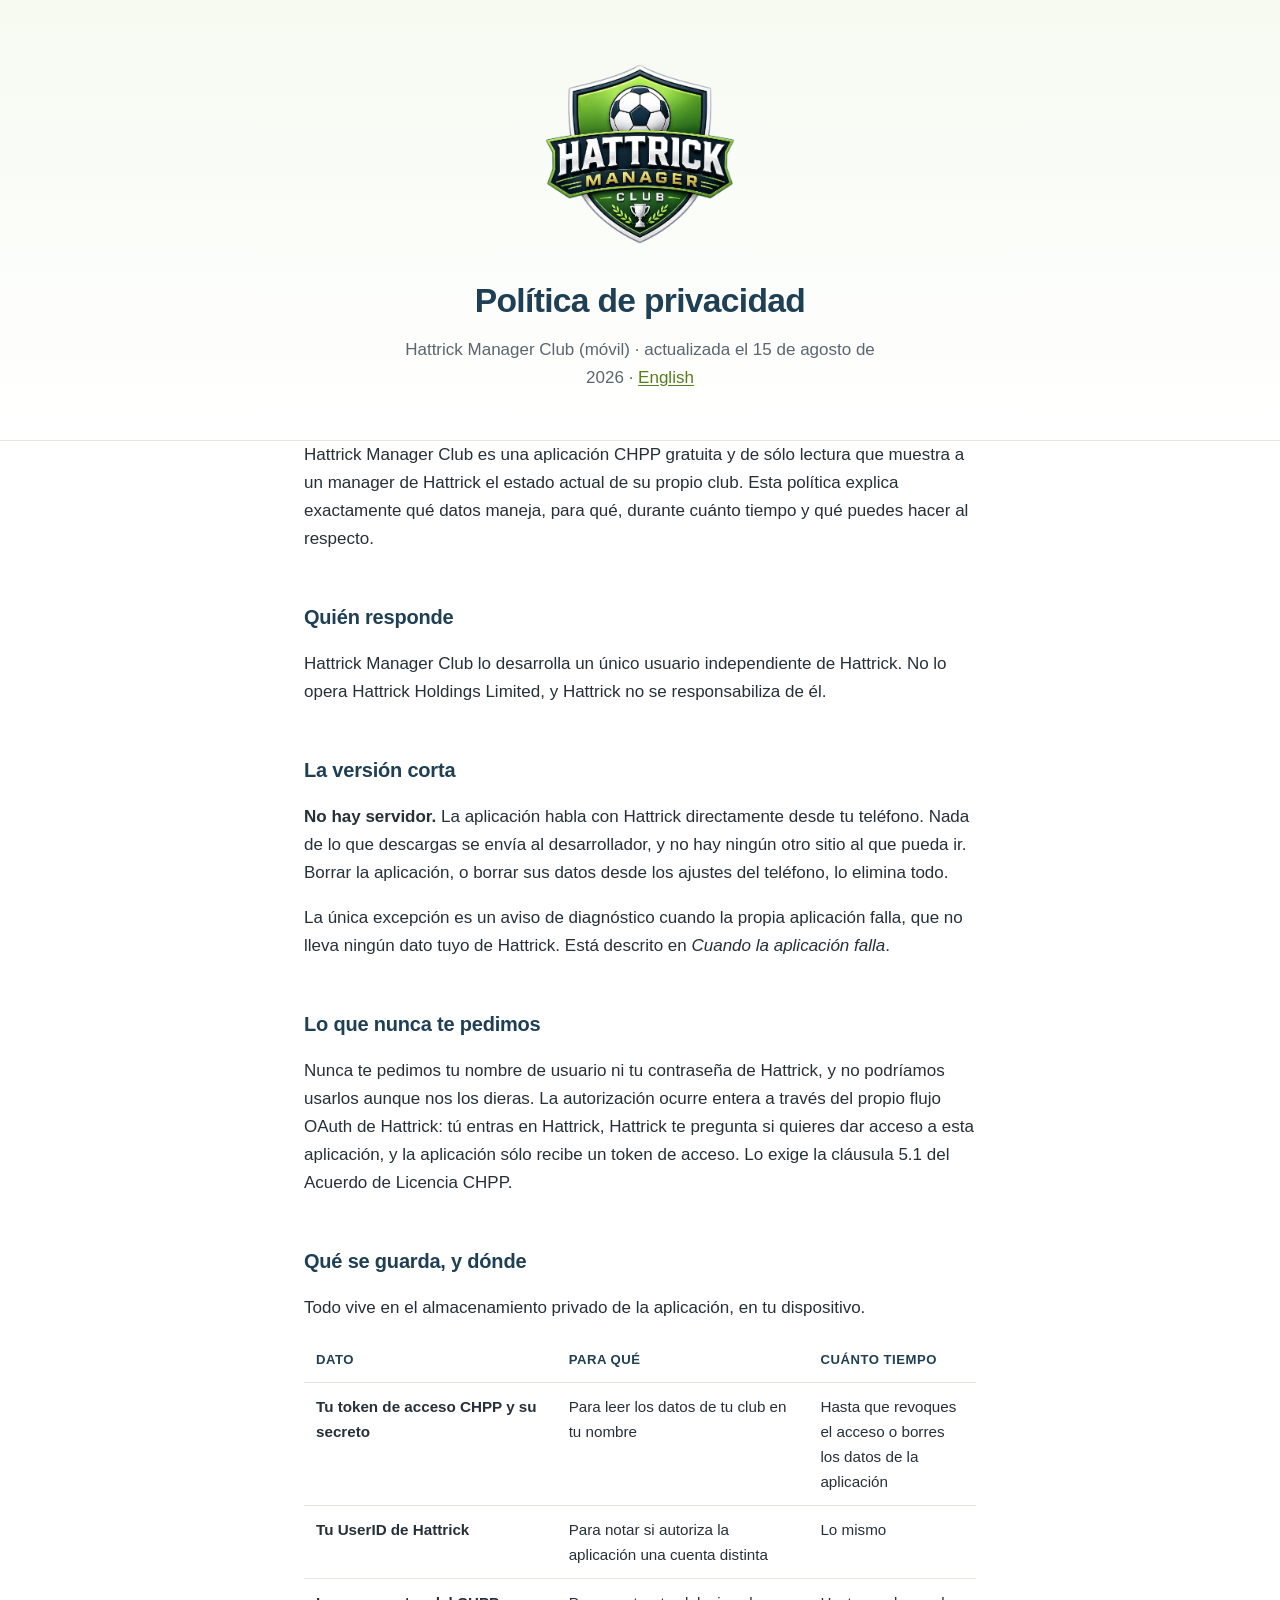
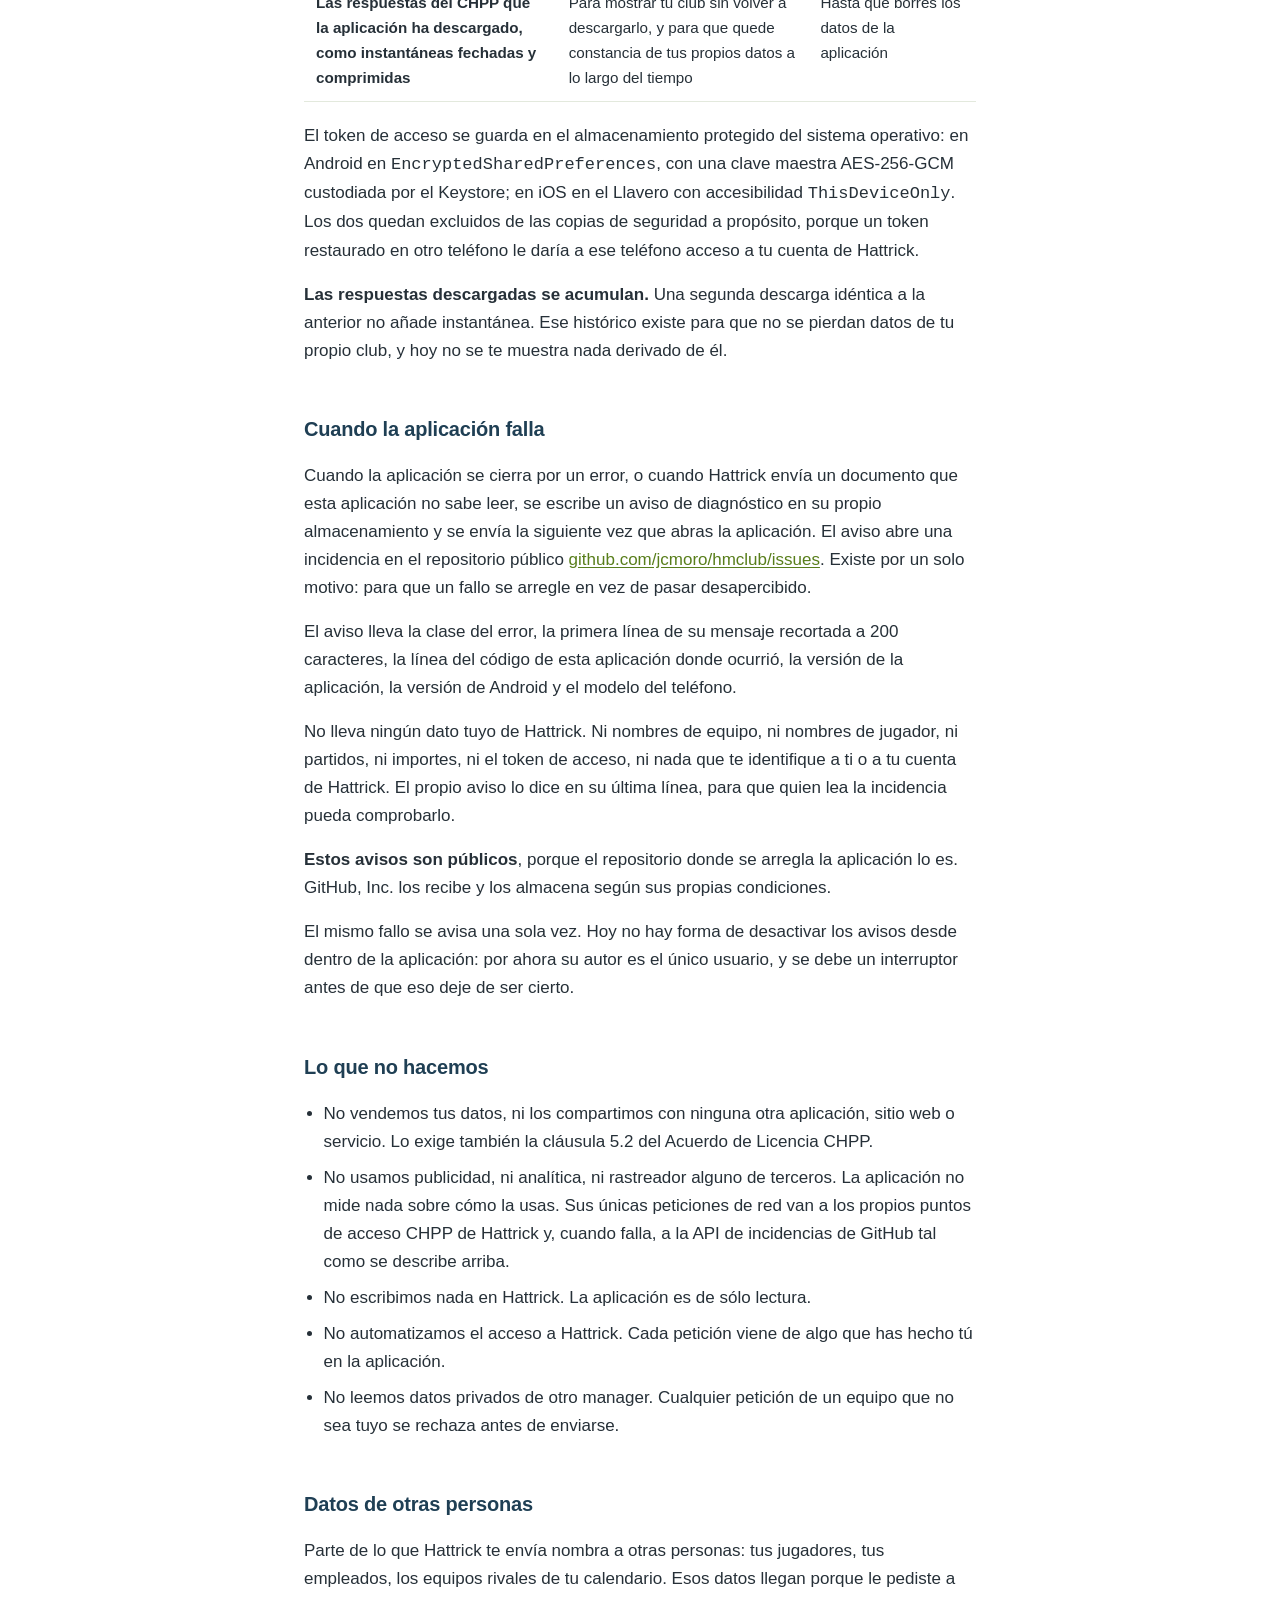
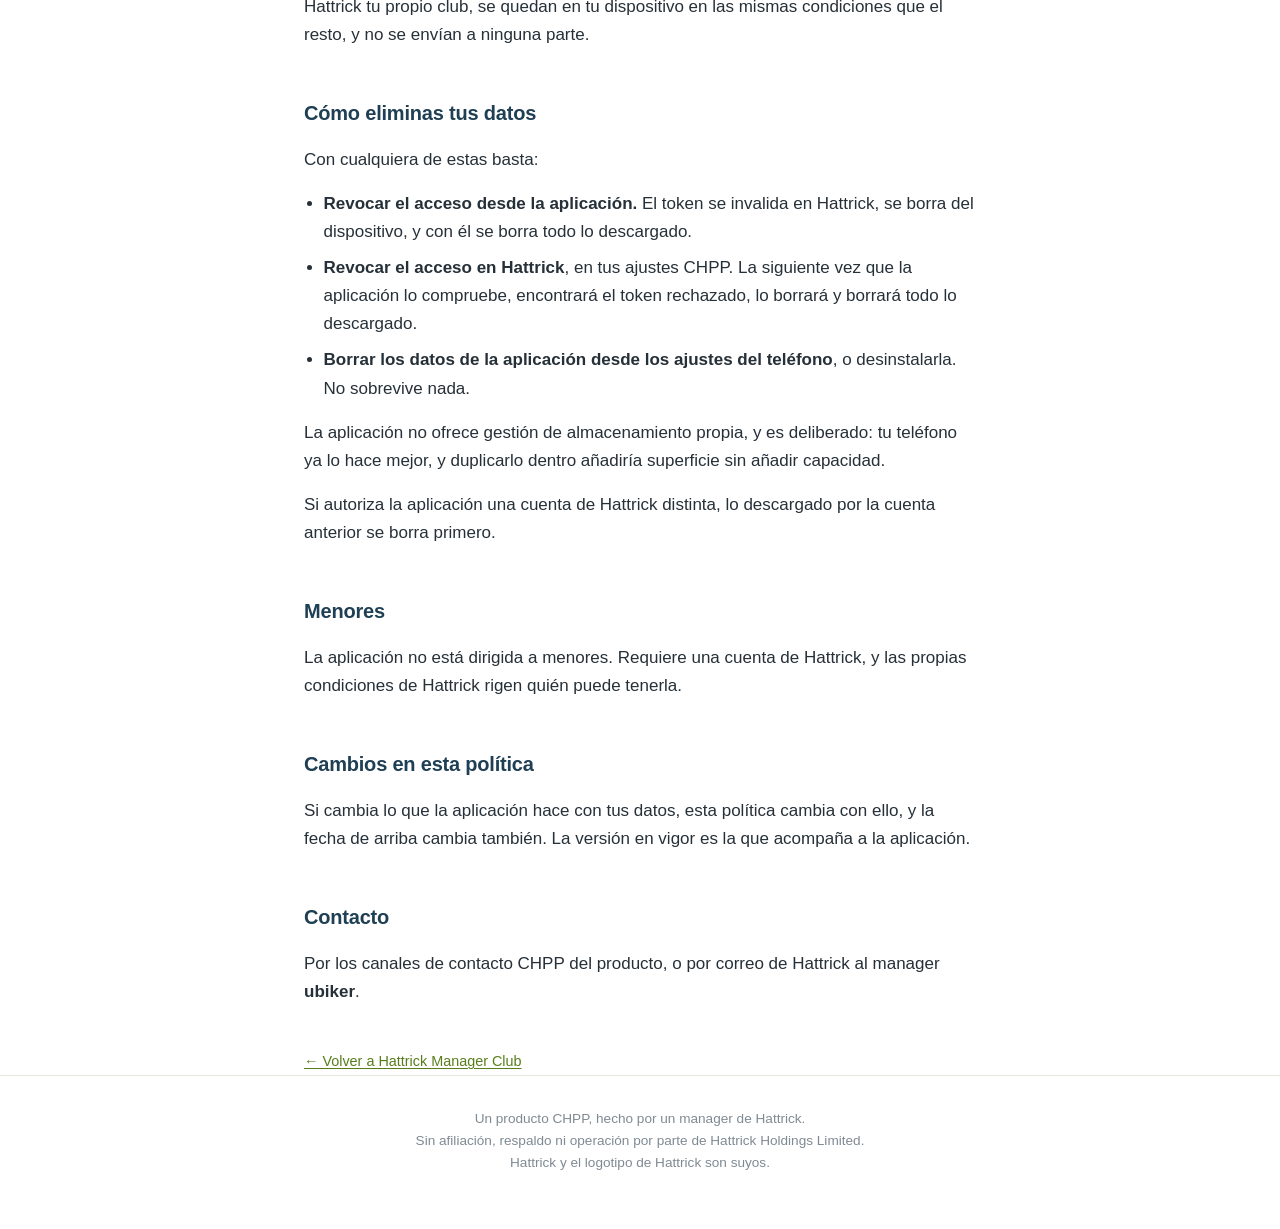
==== privacidad.html @ 97869c7e "privacy: version en espanol, enlazada desde la inglesa y desde la portada" ====
<!doctype html>
<html lang="es">
<head>
<meta charset="utf-8">
<meta name="viewport" content="width=device-width, initial-scale=1">
<title>Política de privacidad — Hattrick Manager Club</title>
<meta name="description" content="Qué hace Hattrick Manager Club con tus datos: sin servidor, sin rastreadores, todo se queda en tu teléfono.">
<link rel="icon" href="logo.webp">
<link rel="stylesheet" href="style.css">
</head>
<body>

<header>
  <img src="logo.webp" alt="Hattrick Manager Club">
  <h1>Política de privacidad</h1>
  <p class="sub">Hattrick Manager Club (móvil) · actualizada el 15 de agosto de 2026 · <a href="privacy.html">English</a></p>
</header>

<main class="wrap">

  <p>Hattrick Manager Club es una aplicación CHPP gratuita y de sólo lectura que muestra a un manager de Hattrick el estado actual de su propio club. Esta política explica exactamente qué datos maneja, para qué, durante cuánto tiempo y qué puedes hacer al respecto.</p>

  <h2>Quién responde</h2>
  <p>Hattrick Manager Club lo desarrolla un único usuario independiente de Hattrick. No lo opera Hattrick Holdings Limited, y Hattrick no se responsabiliza de él.</p>

  <h2>La versión corta</h2>
  <p><strong>No hay servidor.</strong> La aplicación habla con Hattrick directamente desde tu teléfono. Nada de lo que descargas se envía al desarrollador, y no hay ningún otro sitio al que pueda ir. Borrar la aplicación, o borrar sus datos desde los ajustes del teléfono, lo elimina todo.</p>

  <p>La única excepción es un aviso de diagnóstico cuando la propia aplicación falla, que no lleva ningún dato tuyo de Hattrick. Está descrito en <em>Cuando la aplicación falla</em>.</p>

  <h2>Lo que nunca te pedimos</h2>
  <p>Nunca te pedimos tu nombre de usuario ni tu contraseña de Hattrick, y no podríamos usarlos aunque nos los dieras. La autorización ocurre entera a través del propio flujo OAuth de Hattrick: tú entras en Hattrick, Hattrick te pregunta si quieres dar acceso a esta aplicación, y la aplicación sólo recibe un token de acceso. Lo exige la cláusula 5.1 del Acuerdo de Licencia CHPP.</p>

  <h2>Qué se guarda, y dónde</h2>
  <p>Todo vive en el almacenamiento privado de la aplicación, en tu dispositivo.</p>
  <table>
    <thead><tr><th>Dato</th><th>Para qué</th><th>Cuánto tiempo</th></tr></thead>
    <tbody>
      <tr>
        <td>Tu token de acceso CHPP y su secreto</td>
        <td>Para leer los datos de tu club en tu nombre</td>
        <td>Hasta que revoques el acceso o borres los datos de la aplicación</td>
      </tr>
      <tr>
        <td>Tu UserID de Hattrick</td>
        <td>Para notar si autoriza la aplicación una cuenta distinta</td>
        <td>Lo mismo</td>
      </tr>
      <tr>
        <td>Las respuestas del CHPP que la aplicación ha descargado, como instantáneas fechadas y comprimidas</td>
        <td>Para mostrar tu club sin volver a descargarlo, y para que quede constancia de tus propios datos a lo largo del tiempo</td>
        <td>Hasta que borres los datos de la aplicación</td>
      </tr>
    </tbody>
  </table>
  <p>El token de acceso se guarda en el almacenamiento protegido del sistema operativo: en Android en <code>EncryptedSharedPreferences</code>, con una clave maestra AES-256-GCM custodiada por el Keystore; en iOS en el Llavero con accesibilidad <code>ThisDeviceOnly</code>. Los dos quedan excluidos de las copias de seguridad a propósito, porque un token restaurado en otro teléfono le daría a ese teléfono acceso a tu cuenta de Hattrick.</p>
  <p><strong>Las respuestas descargadas se acumulan.</strong> Una segunda descarga idéntica a la anterior no añade instantánea. Ese histórico existe para que no se pierdan datos de tu propio club, y hoy no se te muestra nada derivado de él.</p>

  <h2>Cuando la aplicación falla</h2>
  <p>Cuando la aplicación se cierra por un error, o cuando Hattrick envía un documento que esta aplicación no sabe leer, se escribe un aviso de diagnóstico en su propio almacenamiento y se envía la siguiente vez que abras la aplicación. El aviso abre una incidencia en el repositorio público <a href="https://github.com/jcmoro/hmclub/issues">github.com/jcmoro/hmclub/issues</a>. Existe por un solo motivo: para que un fallo se arregle en vez de pasar desapercibido.</p>
  <p>El aviso lleva la clase del error, la primera línea de su mensaje recortada a 200 caracteres, la línea del código de esta aplicación donde ocurrió, la versión de la aplicación, la versión de Android y el modelo del teléfono.</p>
  <p>No lleva ningún dato tuyo de Hattrick. Ni nombres de equipo, ni nombres de jugador, ni partidos, ni importes, ni el token de acceso, ni nada que te identifique a ti o a tu cuenta de Hattrick. El propio aviso lo dice en su última línea, para que quien lea la incidencia pueda comprobarlo.</p>
  <p><strong>Estos avisos son públicos</strong>, porque el repositorio donde se arregla la aplicación lo es. GitHub, Inc. los recibe y los almacena según sus propias condiciones.</p>
  <p>El mismo fallo se avisa una sola vez. Hoy no hay forma de desactivar los avisos desde dentro de la aplicación: por ahora su autor es el único usuario, y se debe un interruptor antes de que eso deje de ser cierto.</p>

  <h2>Lo que no hacemos</h2>
  <ul class="plain">
    <li>No vendemos tus datos, ni los compartimos con ninguna otra aplicación, sitio web o servicio. Lo exige también la cláusula 5.2 del Acuerdo de Licencia CHPP.</li>
    <li>No usamos publicidad, ni analítica, ni rastreador alguno de terceros. La aplicación no mide nada sobre cómo la usas. Sus únicas peticiones de red van a los propios puntos de acceso CHPP de Hattrick y, cuando falla, a la API de incidencias de GitHub tal como se describe arriba.</li>
    <li>No escribimos nada en Hattrick. La aplicación es de sólo lectura.</li>
    <li>No automatizamos el acceso a Hattrick. Cada petición viene de algo que has hecho tú en la aplicación.</li>
    <li>No leemos datos privados de otro manager. Cualquier petición de un equipo que no sea tuyo se rechaza antes de enviarse.</li>
  </ul>

  <h2>Datos de otras personas</h2>
  <p>Parte de lo que Hattrick te envía nombra a otras personas: tus jugadores, tus empleados, los equipos rivales de tu calendario. Esos datos llegan porque le pediste a Hattrick tu propio club, se quedan en tu dispositivo en las mismas condiciones que el resto, y no se envían a ninguna parte.</p>

  <h2>Cómo eliminas tus datos</h2>
  <p>Con cualquiera de estas basta:</p>
  <ul class="plain">
    <li><strong>Revocar el acceso desde la aplicación.</strong> El token se invalida en Hattrick, se borra del dispositivo, y con él se borra todo lo descargado.</li>
    <li><strong>Revocar el acceso en Hattrick</strong>, en tus ajustes CHPP. La siguiente vez que la aplicación lo compruebe, encontrará el token rechazado, lo borrará y borrará todo lo descargado.</li>
    <li><strong>Borrar los datos de la aplicación desde los ajustes del teléfono</strong>, o desinstalarla. No sobrevive nada.</li>
  </ul>
  <p>La aplicación no ofrece gestión de almacenamiento propia, y es deliberado: tu teléfono ya lo hace mejor, y duplicarlo dentro añadiría superficie sin añadir capacidad.</p>
  <p>Si autoriza la aplicación una cuenta de Hattrick distinta, lo descargado por la cuenta anterior se borra primero.</p>

  <h2>Menores</h2>
  <p>La aplicación no está dirigida a menores. Requiere una cuenta de Hattrick, y las propias condiciones de Hattrick rigen quién puede tenerla.</p>

  <h2>Cambios en esta política</h2>
  <p>Si cambia lo que la aplicación hace con tus datos, esta política cambia con ello, y la fecha de arriba cambia también. La versión en vigor es la que acompaña a la aplicación.</p>

  <h2>Contacto</h2>
  <p>Por los canales de contacto CHPP del producto, o por correo de Hattrick al manager <strong>ubiker</strong>.</p>

  <p class="back"><a href="index.html">← Volver a Hattrick Manager Club</a></p>

</main>

<footer>
  Un producto CHPP, hecho por un manager de Hattrick.<br>
  Sin afiliación, respaldo ni operación por parte de Hattrick Holdings Limited.<br>
  Hattrick y el logotipo de Hattrick son suyos.
</footer>

</body>
</html>
---- style.css ----
:root {
  --brand: #587e1b;
  --brand-bright: #b1e956;
  --slate: #1f3f54;
  --ground: #ffffff;
  --surface: #f6faf1;
  --ink: #263038;
  --ink-soft: #5a6670;
  --ink-faint: #7f8a93;
  --rule: #e3e9dd;
  --shadow: 0 1px 2px rgba(31, 46, 58, .06), 0 8px 24px rgba(31, 46, 58, .06);
}

@media (prefers-color-scheme: dark) {
  :root {
    --brand: #a5d95a;
    --brand-bright: #b1e956;
    --slate: #e8edf1;
    --ground: #12181d;
    --surface: #1a2228;
    --ink: #dde4ea;
    --ink-soft: #9aa6b0;
    --ink-faint: #7b868f;
    --rule: #28323a;
    --shadow: none;
  }
}

* { box-sizing: border-box; }

body {
  margin: 0;
  background: var(--ground);
  color: var(--ink);
  font: 17px/1.65 -apple-system, BlinkMacSystemFont, "Segoe UI", Roboto, "Helvetica Neue", Arial, sans-serif;
  -webkit-font-smoothing: antialiased;
}

.wrap { max-width: 720px; margin: 0 auto; padding: 0 24px; }

header {
  text-align: center;
  padding: 64px 24px 48px;
  background: linear-gradient(180deg, var(--surface), var(--ground));
  border-bottom: 1px solid var(--rule);
}

header img { width: 190px; max-width: 60%; height: auto; }

h1 {
  margin: 20px 0 8px;
  font-size: 2.1rem;
  letter-spacing: -.02em;
  color: var(--slate);
}

.tagline { margin: 0 0 6px; font-size: 1.2rem; font-weight: 600; color: var(--brand); }
.sub { margin: 0; color: var(--ink-soft); max-width: 30em; margin-inline: auto; }

.chips { margin-top: 22px; display: flex; flex-wrap: wrap; gap: 8px; justify-content: center; }

.chip {
  font-size: .78rem;
  font-weight: 600;
  letter-spacing: .02em;
  padding: 5px 11px;
  border-radius: 999px;
  border: 1px solid var(--rule);
  background: var(--ground);
  color: var(--ink-soft);
}

.chip.on { border-color: var(--brand); color: var(--brand); }

main { padding: 8px 0 56px; }

h2 {
  margin: 48px 0 16px;
  font-size: 1.25rem;
  letter-spacing: -.01em;
  color: var(--slate);
}

h3 { margin: 32px 0 8px; font-size: 1rem; color: var(--slate); }

p { margin: 0 0 16px; }

a { color: var(--brand); text-underline-offset: 2px; }

.card {
  border: 1px solid var(--rule);
  border-radius: 14px;
  background: var(--surface);
  padding: 4px 22px;
  box-shadow: var(--shadow);
}

dl.features { margin: 0; padding: 18px 0; }
dl.features > div { display: grid; grid-template-columns: 130px 1fr; gap: 4px 18px; padding: 12px 0; border-top: 1px solid var(--rule); }
dl.features > div:first-child { border-top: 0; }
dl.features dt { font-weight: 700; color: var(--brand); }
dl.features dd { margin: 0; color: var(--ink-soft); }

ul.plain { margin: 0 0 16px; padding-left: 1.15em; }
ul.plain li { margin-bottom: 8px; }

.note { color: var(--ink-soft); font-size: .95rem; }

table { width: 100%; border-collapse: collapse; margin: 0 0 20px; font-size: .95rem; }
th, td { text-align: left; padding: 11px 12px; border-bottom: 1px solid var(--rule); vertical-align: top; }
th { color: var(--slate); font-size: .82rem; text-transform: uppercase; letter-spacing: .04em; }
td:first-child { font-weight: 600; }

footer {
  border-top: 1px solid var(--rule);
  padding: 32px 24px 56px;
  text-align: center;
  color: var(--ink-faint);
  font-size: .85rem;
  line-height: 1.6;
}

footer a { color: var(--ink-soft); }

.back { display: inline-block; margin: 28px 0 0; font-size: .9rem; }

@media (max-width: 560px) {
  header { padding: 44px 20px 36px; }
  h1 { font-size: 1.7rem; }
  dl.features > div { grid-template-columns: 1fr; gap: 2px; }
  table { font-size: .9rem; }
  th, td { padding: 9px 8px; }
}
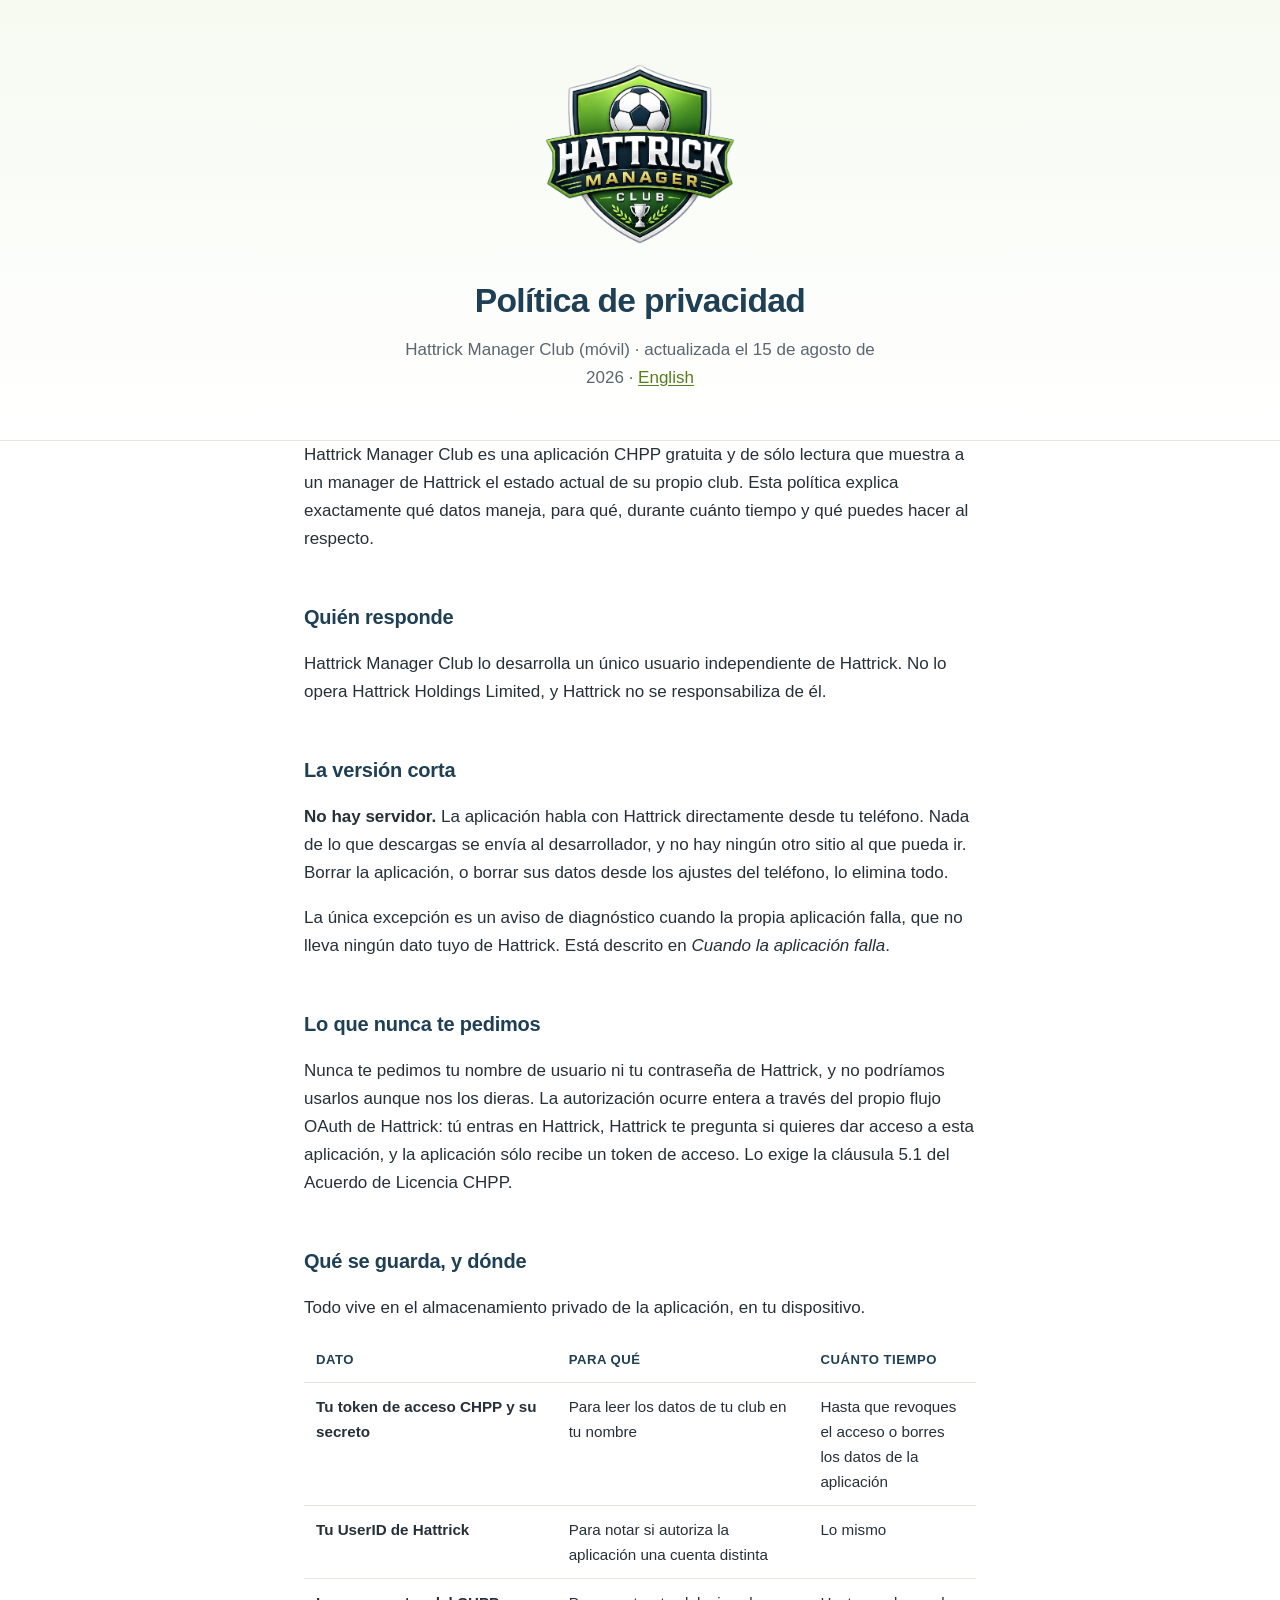
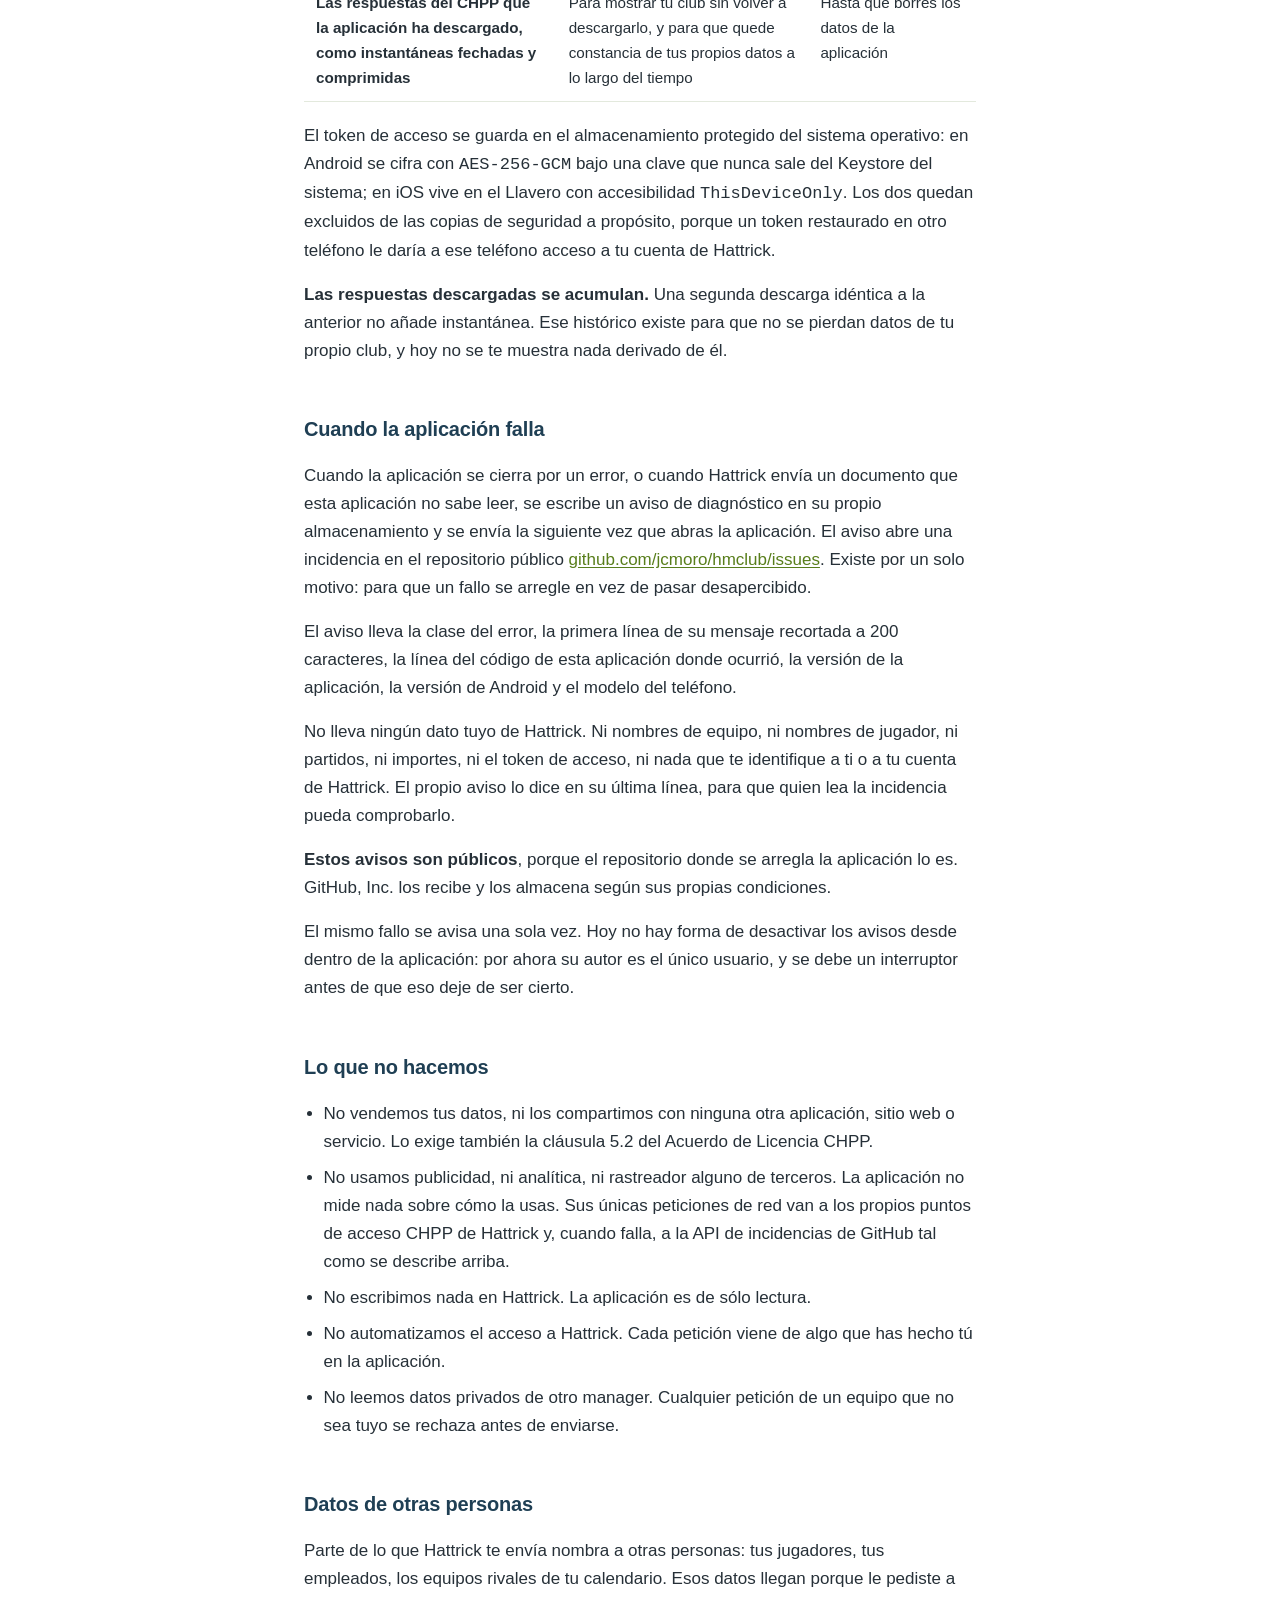
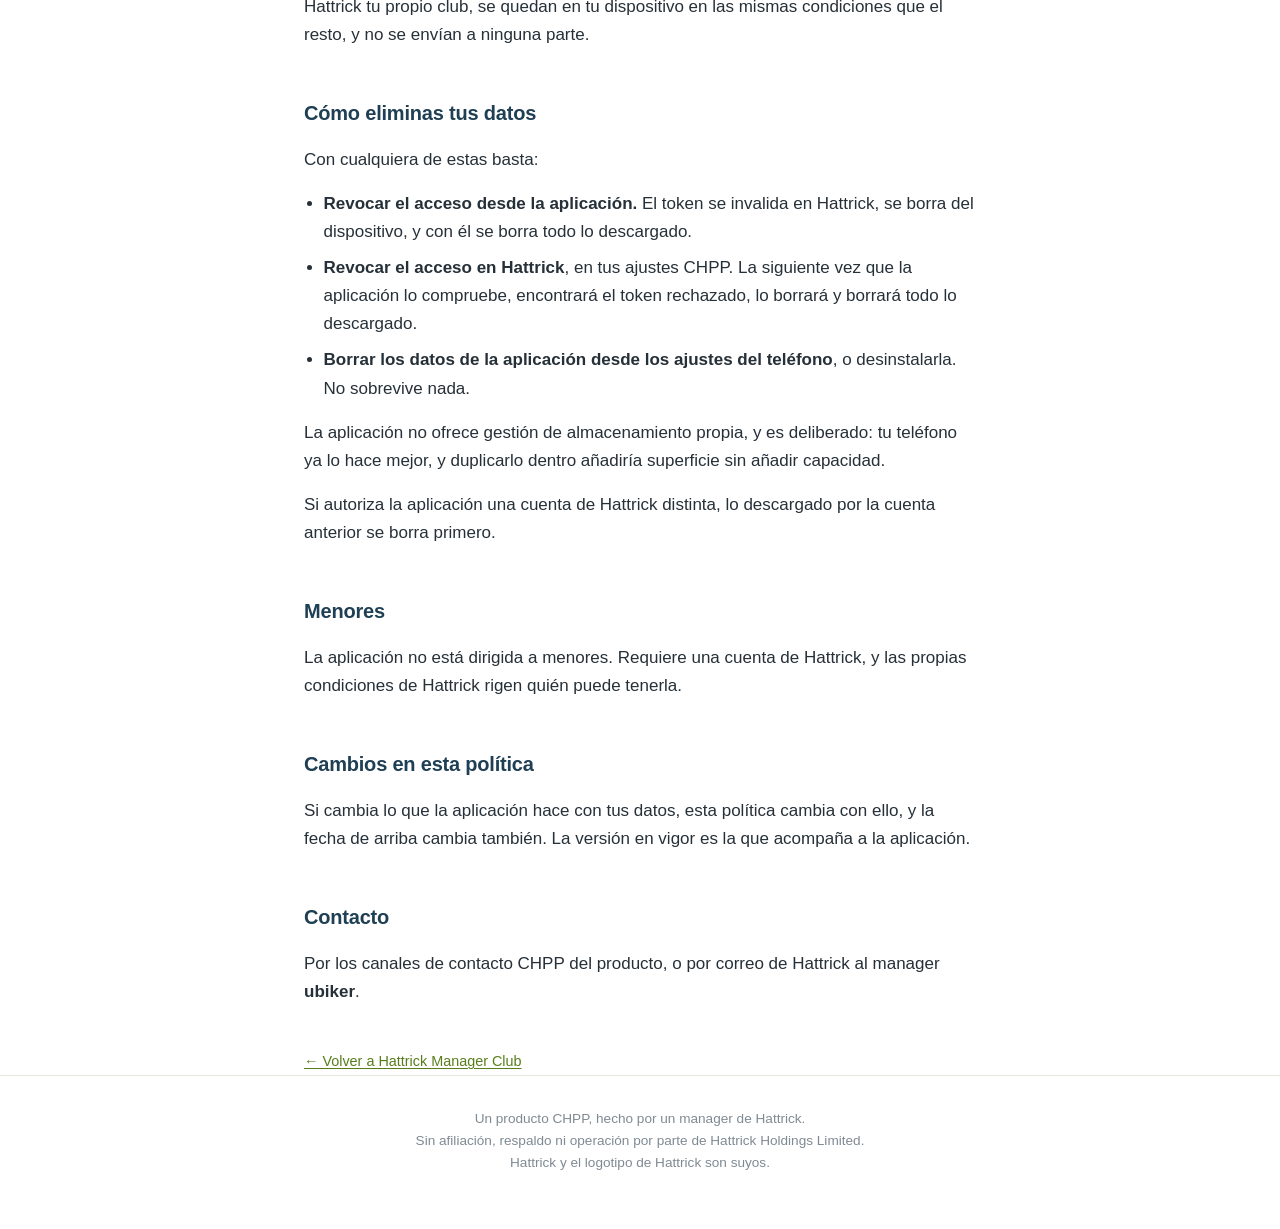
==== commit 584dddee: "privacy: el token se sella bajo una clave del Keystore, no con EncryptedSharedPreferences" ====
--- a/privacidad.html
+++ b/privacidad.html
@@ -53,7 +53,7 @@
       </tr>
     </tbody>
   </table>
-  <p>El token de acceso se guarda en el almacenamiento protegido del sistema operativo: en Android en <code>EncryptedSharedPreferences</code>, con una clave maestra AES-256-GCM custodiada por el Keystore; en iOS en el Llavero con accesibilidad <code>ThisDeviceOnly</code>. Los dos quedan excluidos de las copias de seguridad a propósito, porque un token restaurado en otro teléfono le daría a ese teléfono acceso a tu cuenta de Hattrick.</p>
+  <p>El token de acceso se guarda en el almacenamiento protegido del sistema operativo: en Android se cifra con <code>AES-256-GCM</code> bajo una clave que nunca sale del Keystore del sistema; en iOS vive en el Llavero con accesibilidad <code>ThisDeviceOnly</code>. Los dos quedan excluidos de las copias de seguridad a propósito, porque un token restaurado en otro teléfono le daría a ese teléfono acceso a tu cuenta de Hattrick.</p>
   <p><strong>Las respuestas descargadas se acumulan.</strong> Una segunda descarga idéntica a la anterior no añade instantánea. Ese histórico existe para que no se pierdan datos de tu propio club, y hoy no se te muestra nada derivado de él.</p>
 
   <h2>Cuando la aplicación falla</h2>
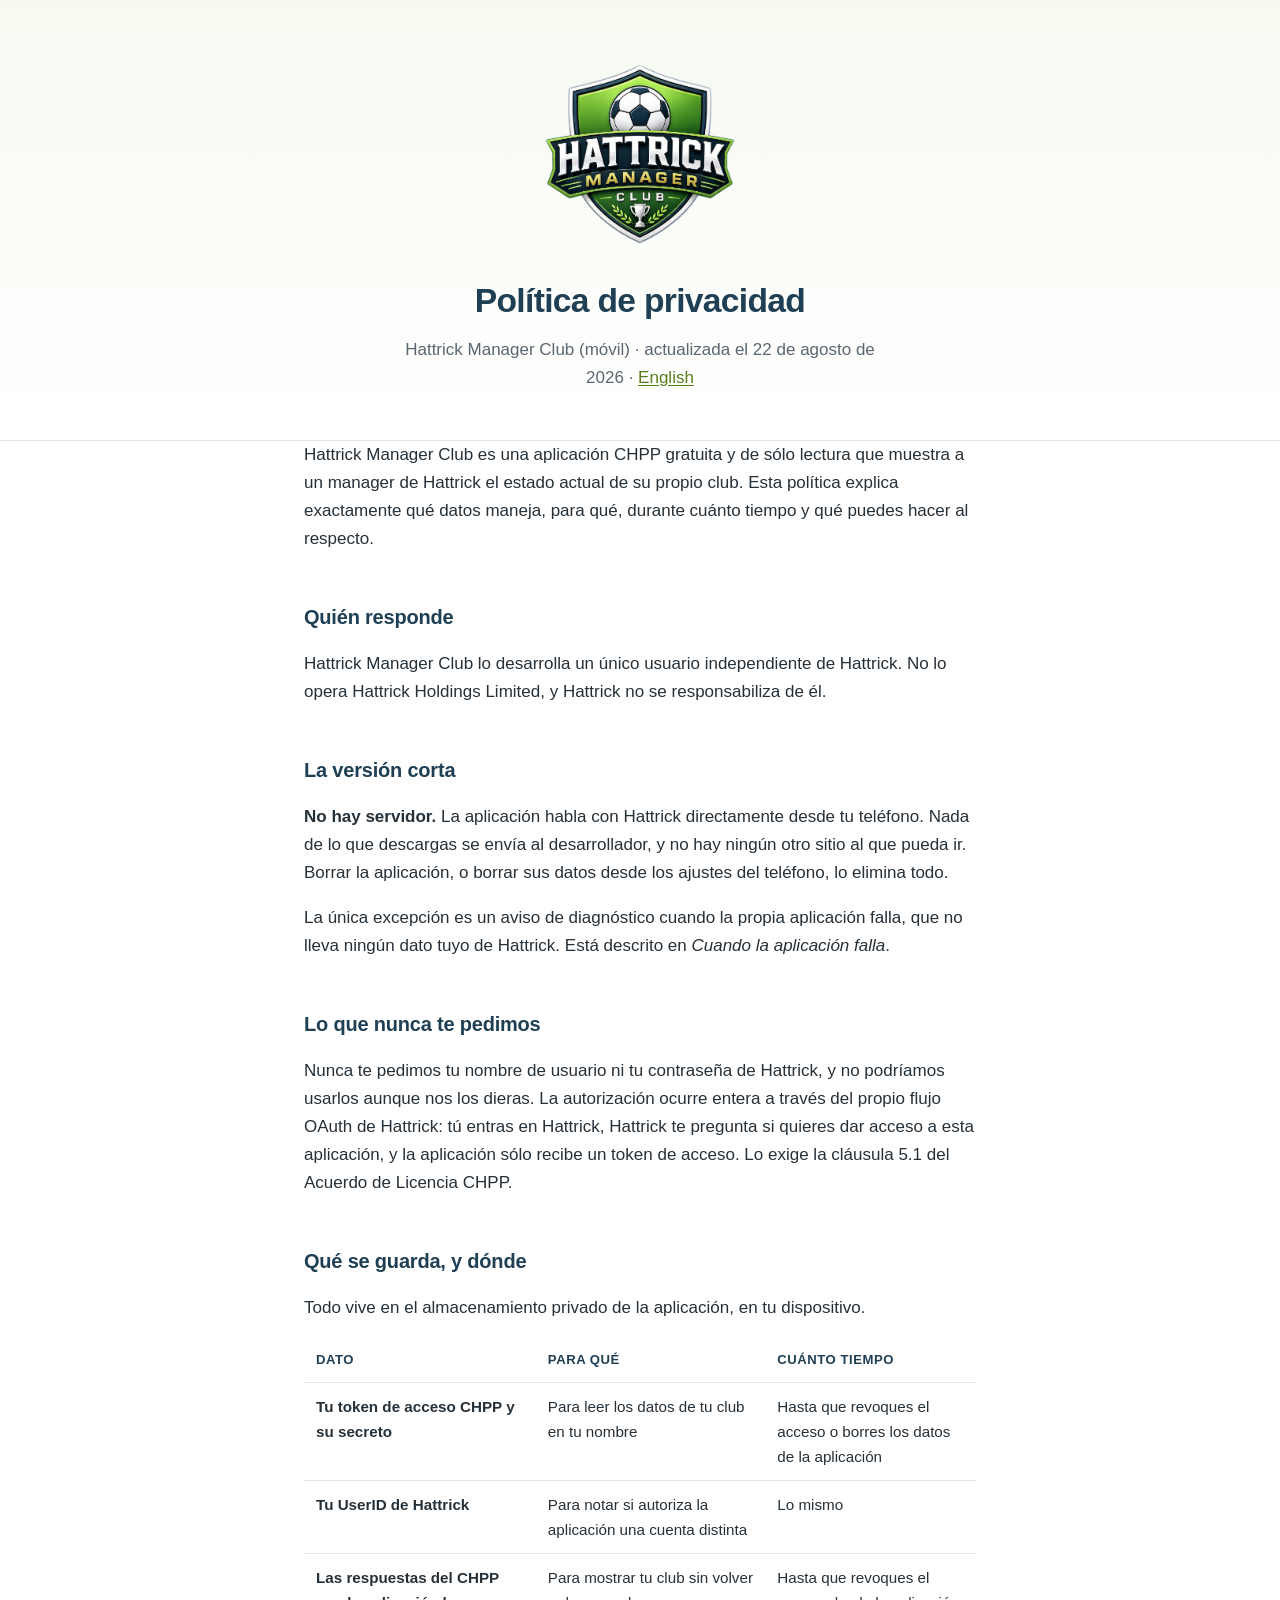
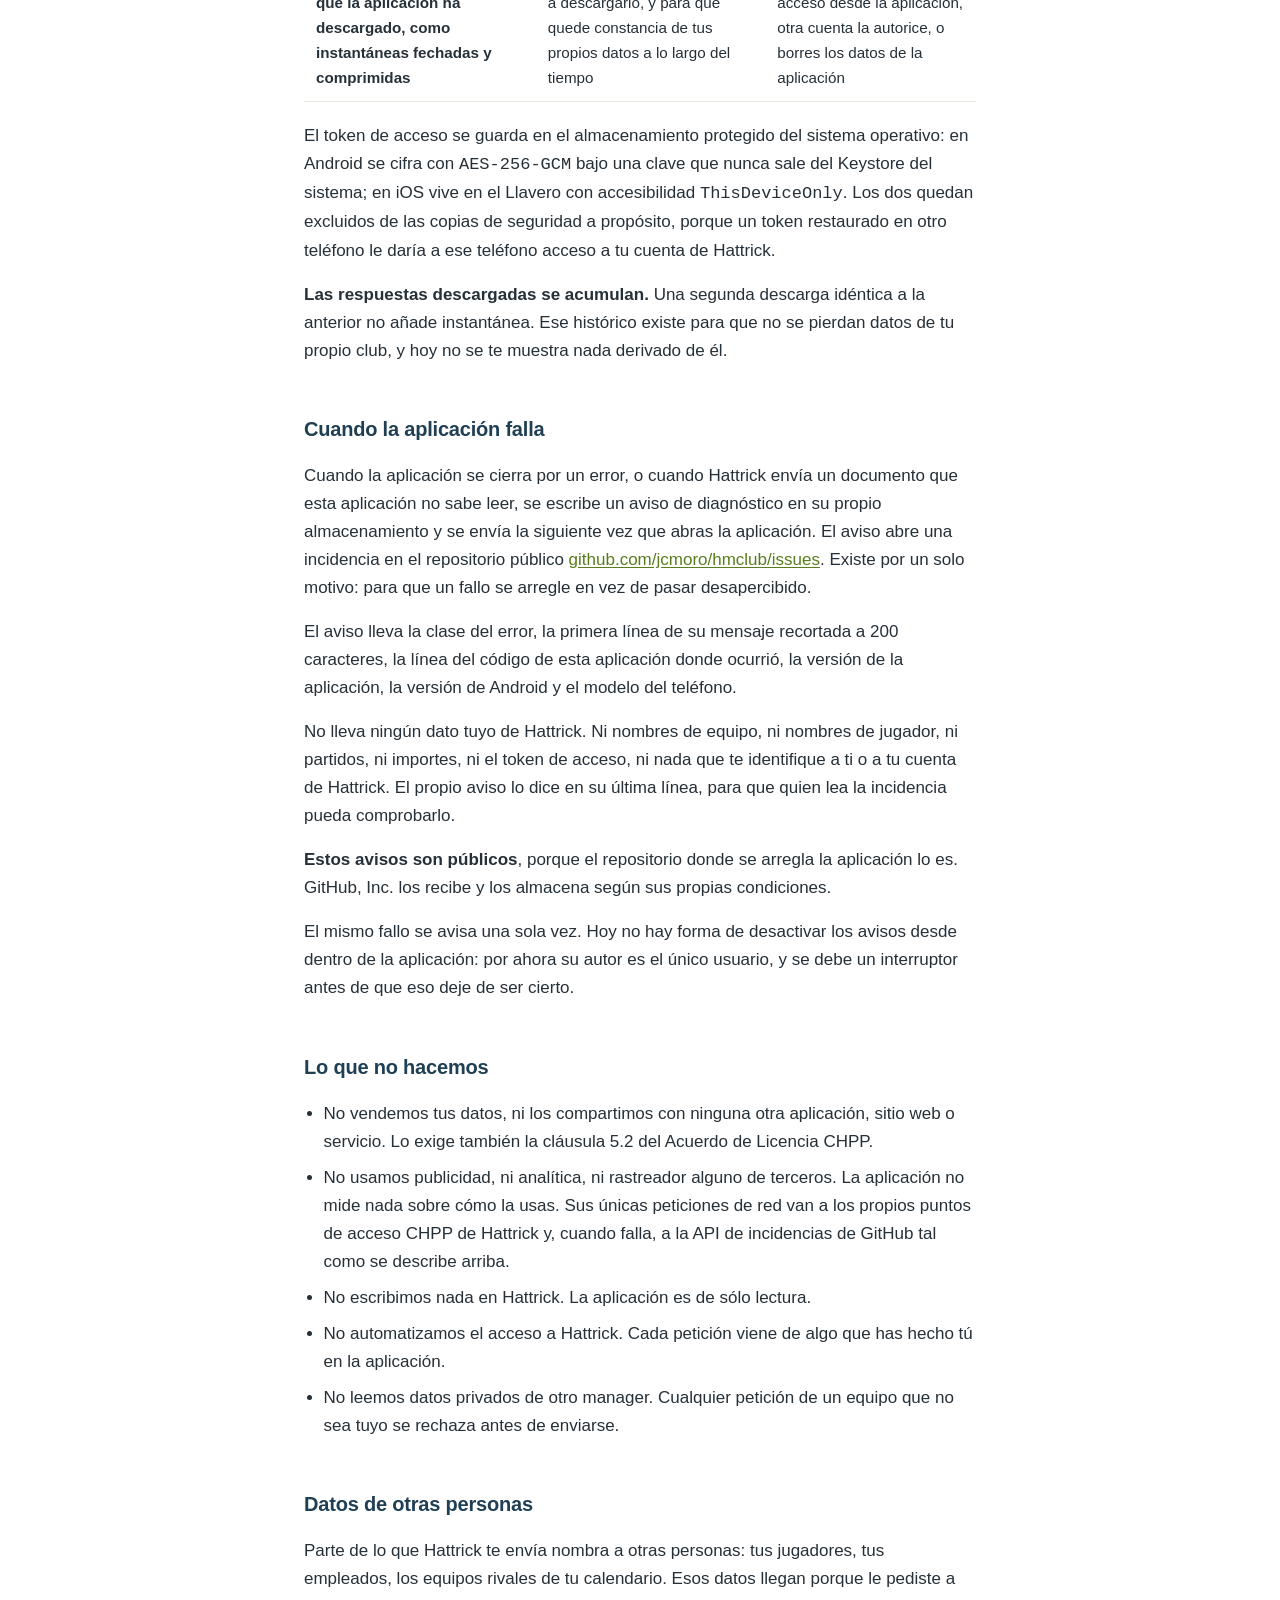
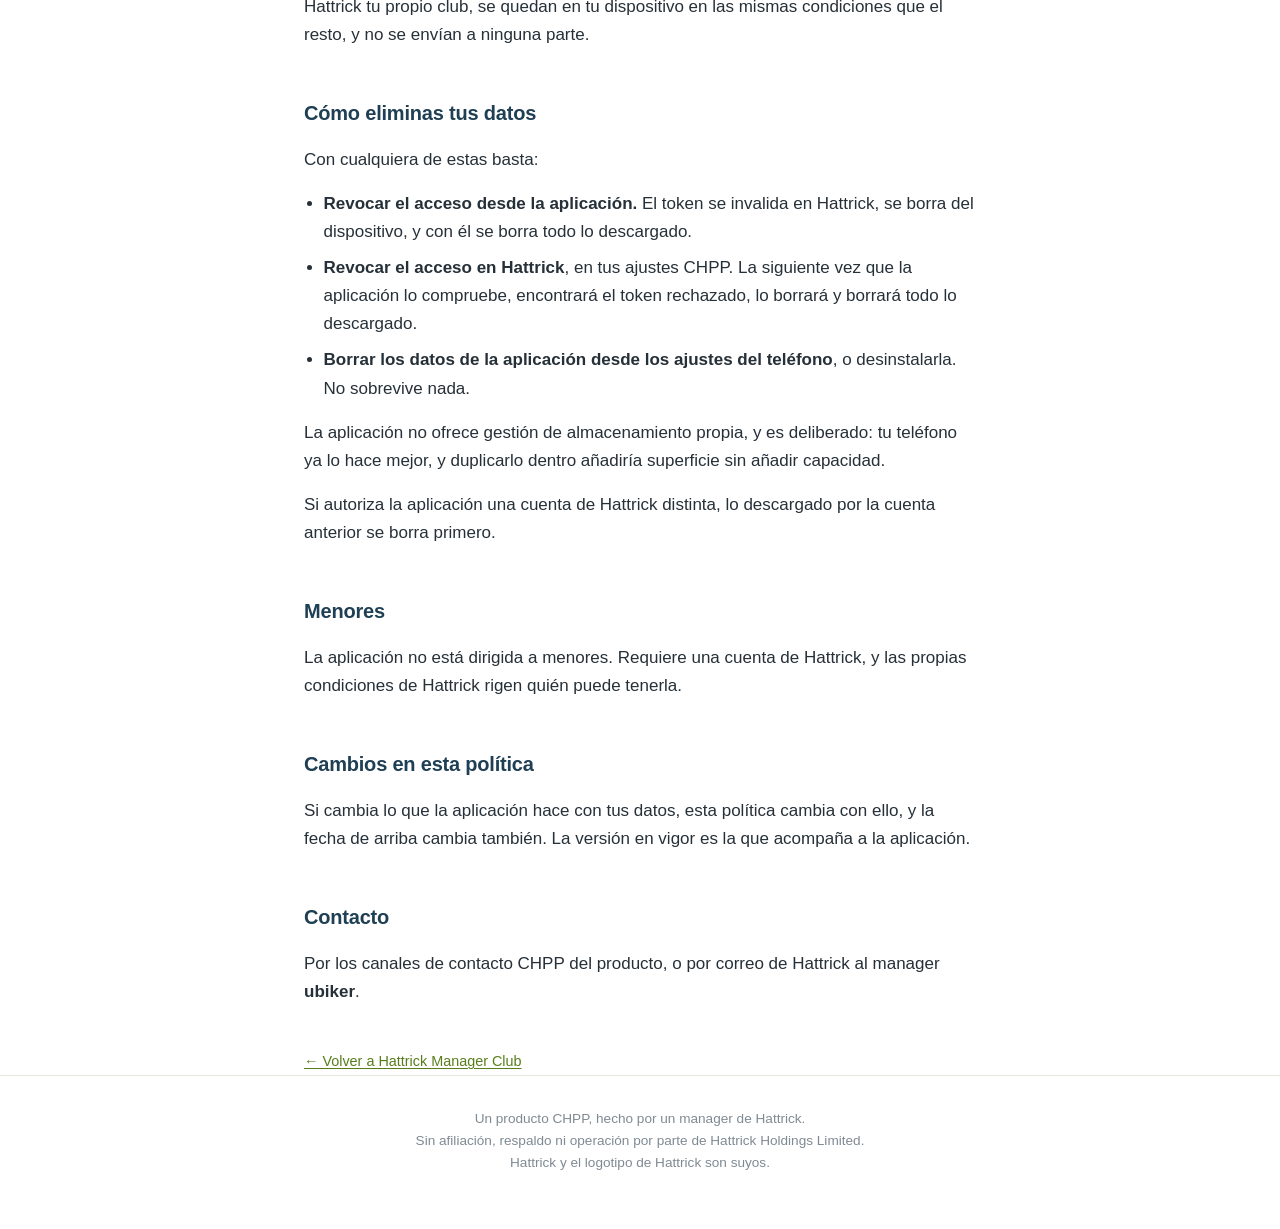
==== commit fe53e896: "docs(privacidad): lo descargado dura hasta que lo tira una decision del usuario Co-Authored-By: Clau" ====
--- a/privacidad.html
+++ b/privacidad.html
@@ -13,7 +13,7 @@
 <header>
   <img src="logo.webp" alt="Hattrick Manager Club">
   <h1>Política de privacidad</h1>
-  <p class="sub">Hattrick Manager Club (móvil) · actualizada el 15 de agosto de 2026 · <a href="privacy.html">English</a></p>
+  <p class="sub">Hattrick Manager Club (móvil) · actualizada el 22 de agosto de 2026 · <a href="privacy.html">English</a></p>
 </header>
 
 <main class="wrap">
@@ -49,7 +49,7 @@
       <tr>
         <td>Las respuestas del CHPP que la aplicación ha descargado, como instantáneas fechadas y comprimidas</td>
         <td>Para mostrar tu club sin volver a descargarlo, y para que quede constancia de tus propios datos a lo largo del tiempo</td>
-        <td>Hasta que borres los datos de la aplicación</td>
+        <td>Hasta que revoques el acceso desde la aplicación, otra cuenta la autorice, o borres los datos de la aplicación</td>
       </tr>
     </tbody>
   </table>
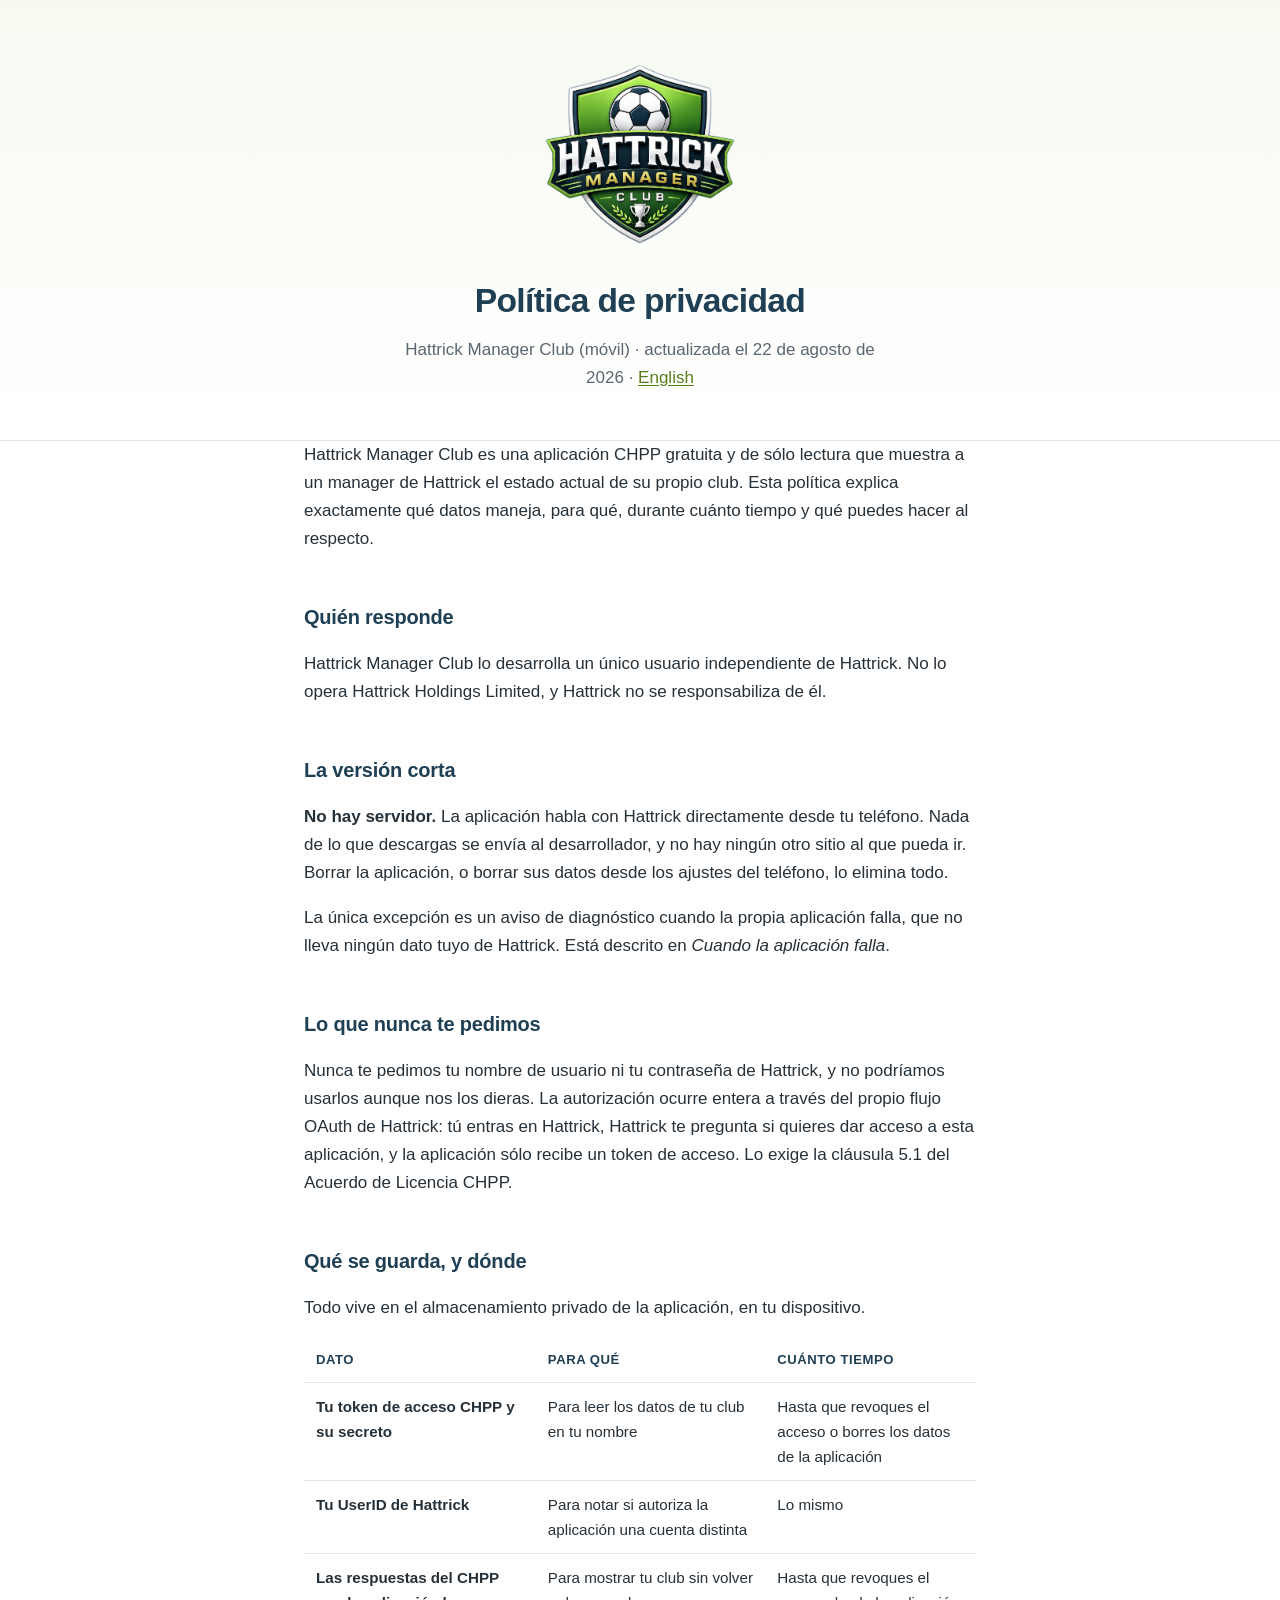
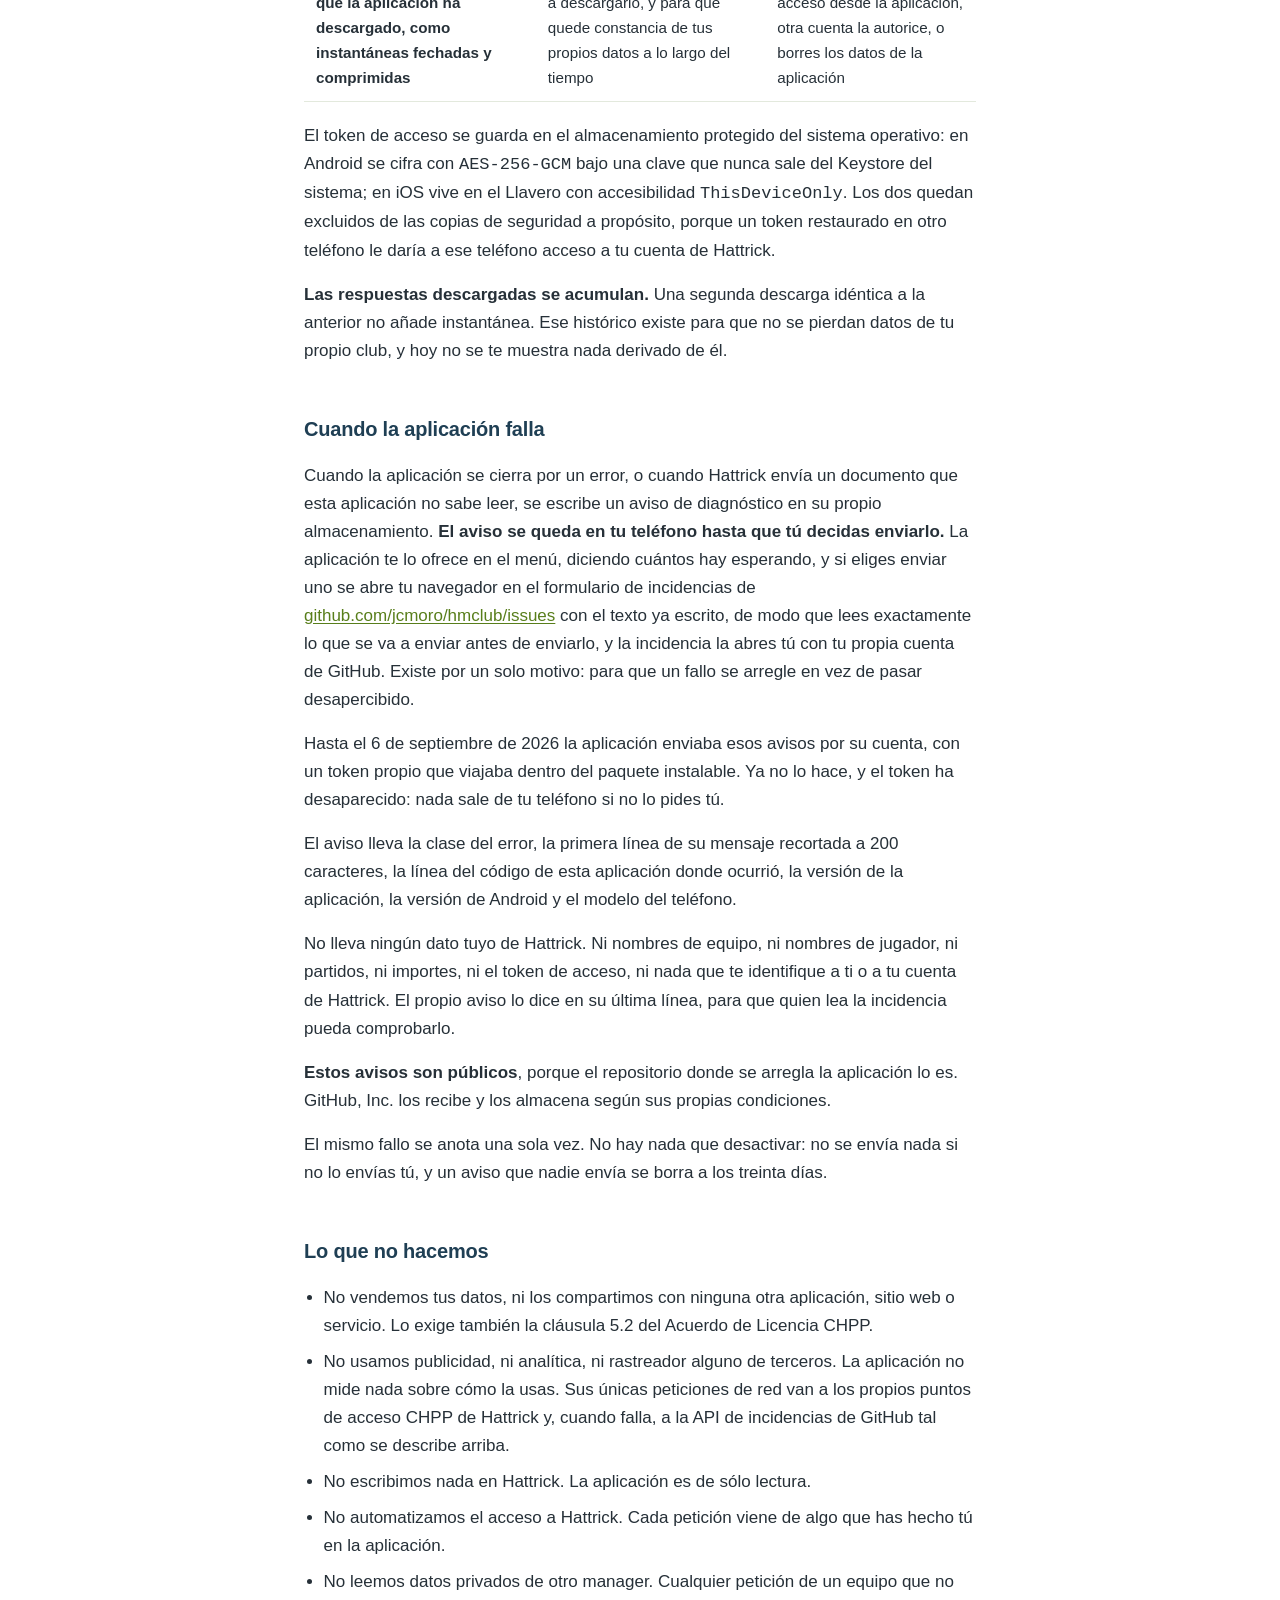
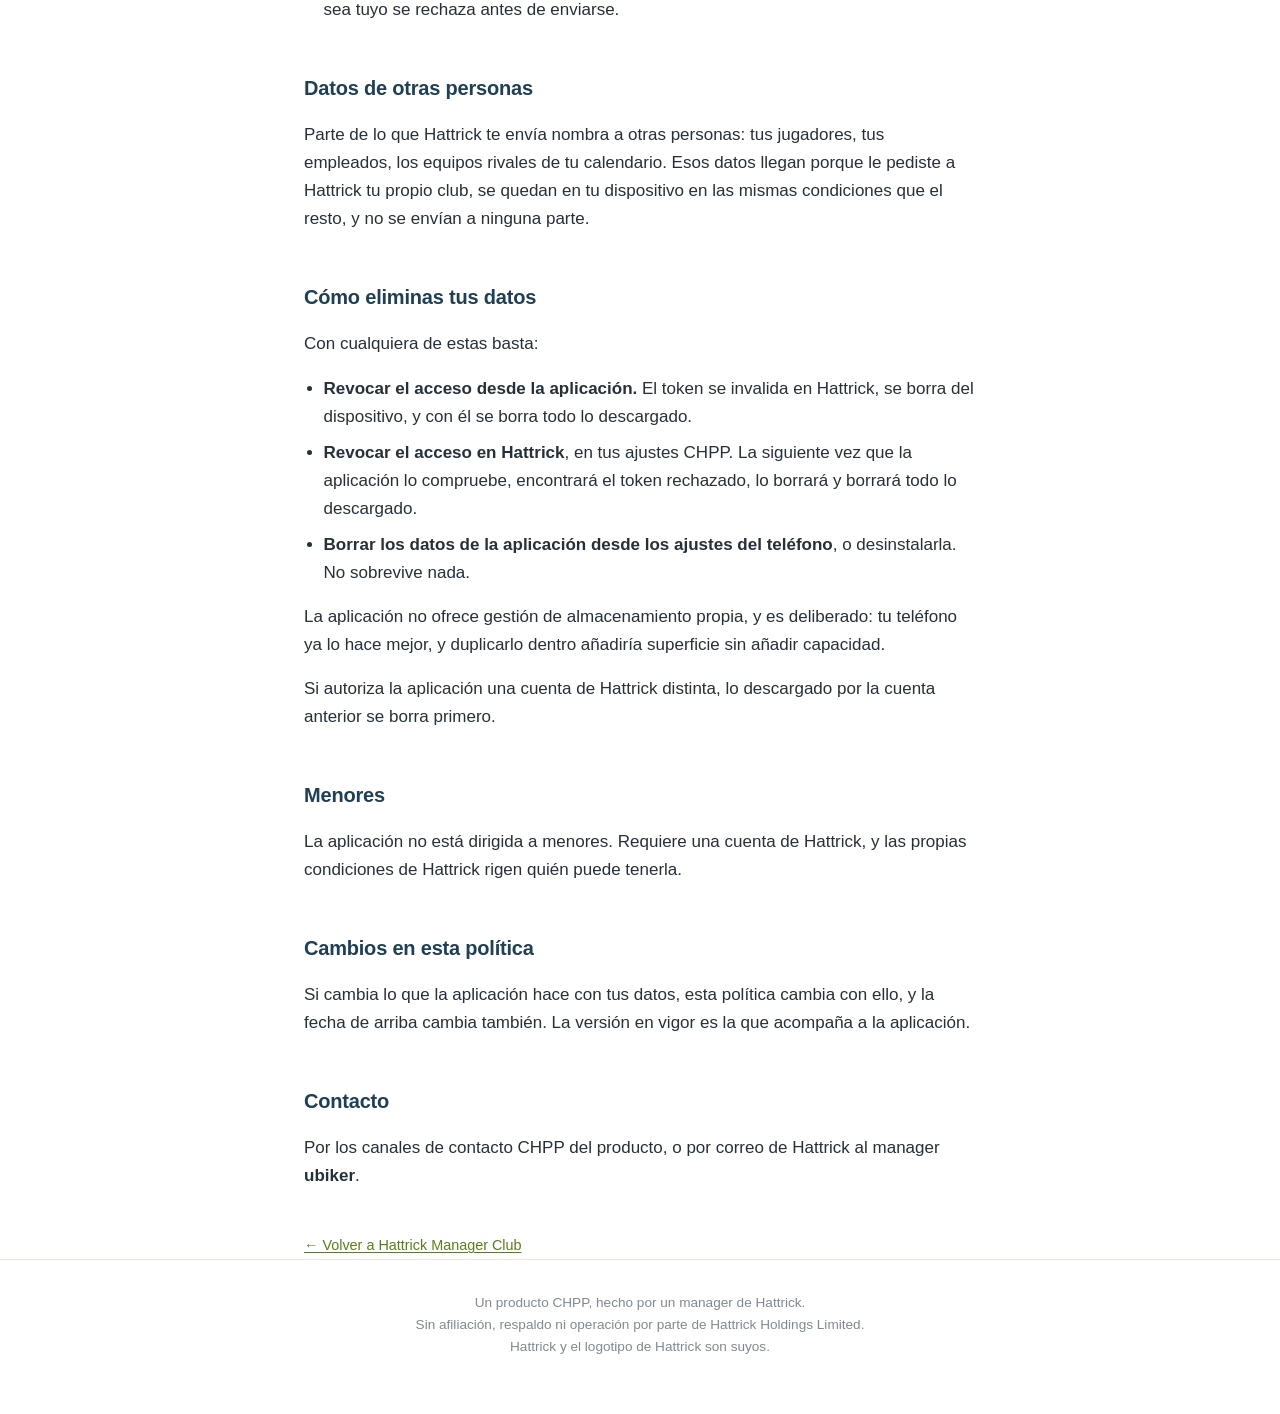
==== commit 04c3064d: "privacidad: el aviso de fallo se queda en el telefono hasta que lo envia el usuario Co-Authored-By: " ====
--- a/privacidad.html
+++ b/privacidad.html
@@ -57,11 +57,12 @@
   <p><strong>Las respuestas descargadas se acumulan.</strong> Una segunda descarga idéntica a la anterior no añade instantánea. Ese histórico existe para que no se pierdan datos de tu propio club, y hoy no se te muestra nada derivado de él.</p>
 
   <h2>Cuando la aplicación falla</h2>
-  <p>Cuando la aplicación se cierra por un error, o cuando Hattrick envía un documento que esta aplicación no sabe leer, se escribe un aviso de diagnóstico en su propio almacenamiento y se envía la siguiente vez que abras la aplicación. El aviso abre una incidencia en el repositorio público <a href="https://github.com/jcmoro/hmclub/issues">github.com/jcmoro/hmclub/issues</a>. Existe por un solo motivo: para que un fallo se arregle en vez de pasar desapercibido.</p>
+  <p>Cuando la aplicación se cierra por un error, o cuando Hattrick envía un documento que esta aplicación no sabe leer, se escribe un aviso de diagnóstico en su propio almacenamiento. <strong>El aviso se queda en tu teléfono hasta que tú decidas enviarlo.</strong> La aplicación te lo ofrece en el menú, diciendo cuántos hay esperando, y si eliges enviar uno se abre tu navegador en el formulario de incidencias de <a href="https://github.com/jcmoro/hmclub/issues">github.com/jcmoro/hmclub/issues</a> con el texto ya escrito, de modo que lees exactamente lo que se va a enviar antes de enviarlo, y la incidencia la abres tú con tu propia cuenta de GitHub. Existe por un solo motivo: para que un fallo se arregle en vez de pasar desapercibido.</p>
+  <p>Hasta el 6 de septiembre de 2026 la aplicación enviaba esos avisos por su cuenta, con un token propio que viajaba dentro del paquete instalable. Ya no lo hace, y el token ha desaparecido: nada sale de tu teléfono si no lo pides tú.</p>
   <p>El aviso lleva la clase del error, la primera línea de su mensaje recortada a 200 caracteres, la línea del código de esta aplicación donde ocurrió, la versión de la aplicación, la versión de Android y el modelo del teléfono.</p>
   <p>No lleva ningún dato tuyo de Hattrick. Ni nombres de equipo, ni nombres de jugador, ni partidos, ni importes, ni el token de acceso, ni nada que te identifique a ti o a tu cuenta de Hattrick. El propio aviso lo dice en su última línea, para que quien lea la incidencia pueda comprobarlo.</p>
   <p><strong>Estos avisos son públicos</strong>, porque el repositorio donde se arregla la aplicación lo es. GitHub, Inc. los recibe y los almacena según sus propias condiciones.</p>
-  <p>El mismo fallo se avisa una sola vez. Hoy no hay forma de desactivar los avisos desde dentro de la aplicación: por ahora su autor es el único usuario, y se debe un interruptor antes de que eso deje de ser cierto.</p>
+  <p>El mismo fallo se anota una sola vez. No hay nada que desactivar: no se envía nada si no lo envías tú, y un aviso que nadie envía se borra a los treinta días.</p>
 
   <h2>Lo que no hacemos</h2>
   <ul class="plain">
--- a/style.css
+++ b/style.css
@@ -101,6 +101,9 @@
 dl.features dt { font-weight: 700; color: var(--brand); }
 dl.features dd { margin: 0; color: var(--ink-soft); }
 
+.shots { display: grid; grid-template-columns: repeat(4, 1fr); gap: 12px; margin: 0 0 18px; }
+.shots img { width: 100%; height: auto; display: block; border: 1px solid var(--rule); border-radius: 10px; box-shadow: var(--shadow); }
+
 ul.plain { margin: 0 0 16px; padding-left: 1.15em; }
 ul.plain li { margin-bottom: 8px; }
 
@@ -128,6 +131,7 @@
   header { padding: 44px 20px 36px; }
   h1 { font-size: 1.7rem; }
   dl.features > div { grid-template-columns: 1fr; gap: 2px; }
+  .shots { grid-template-columns: repeat(2, 1fr); gap: 10px; }
   table { font-size: .9rem; }
   th, td { padding: 9px 8px; }
 }
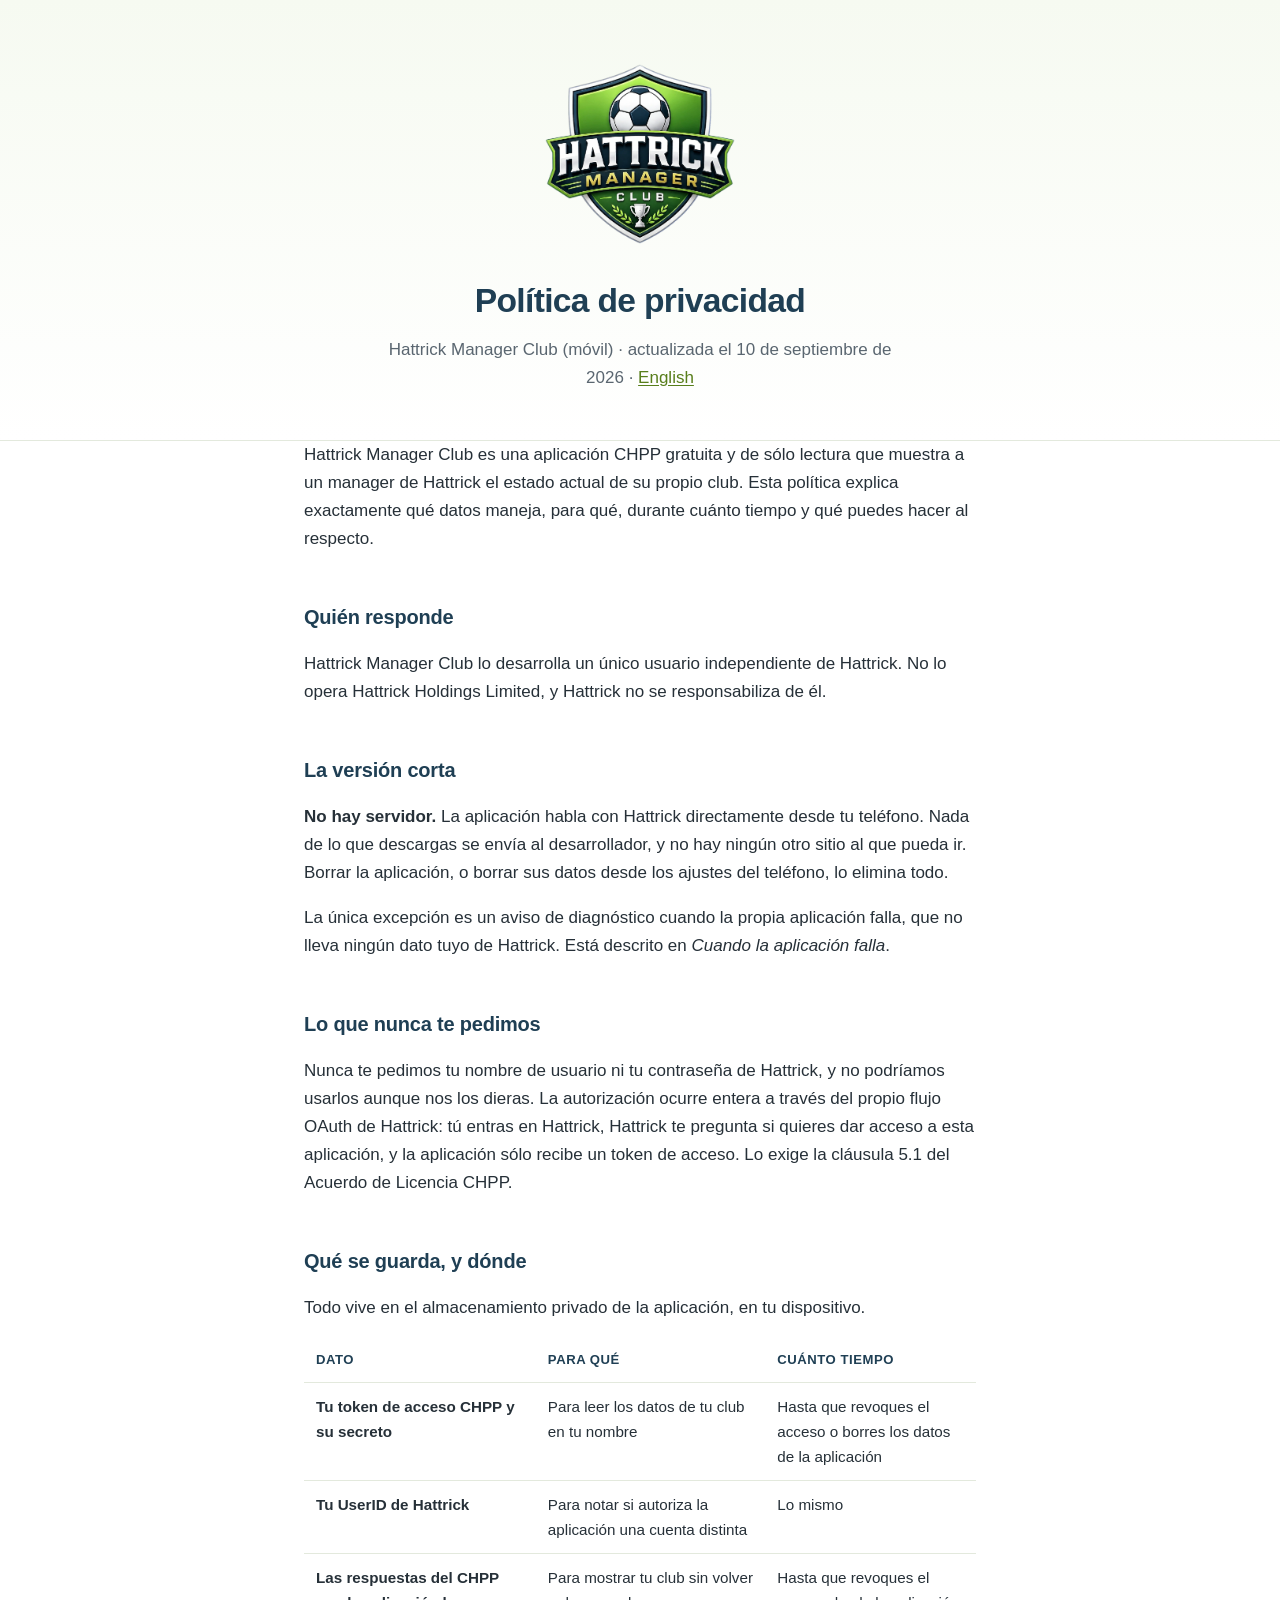
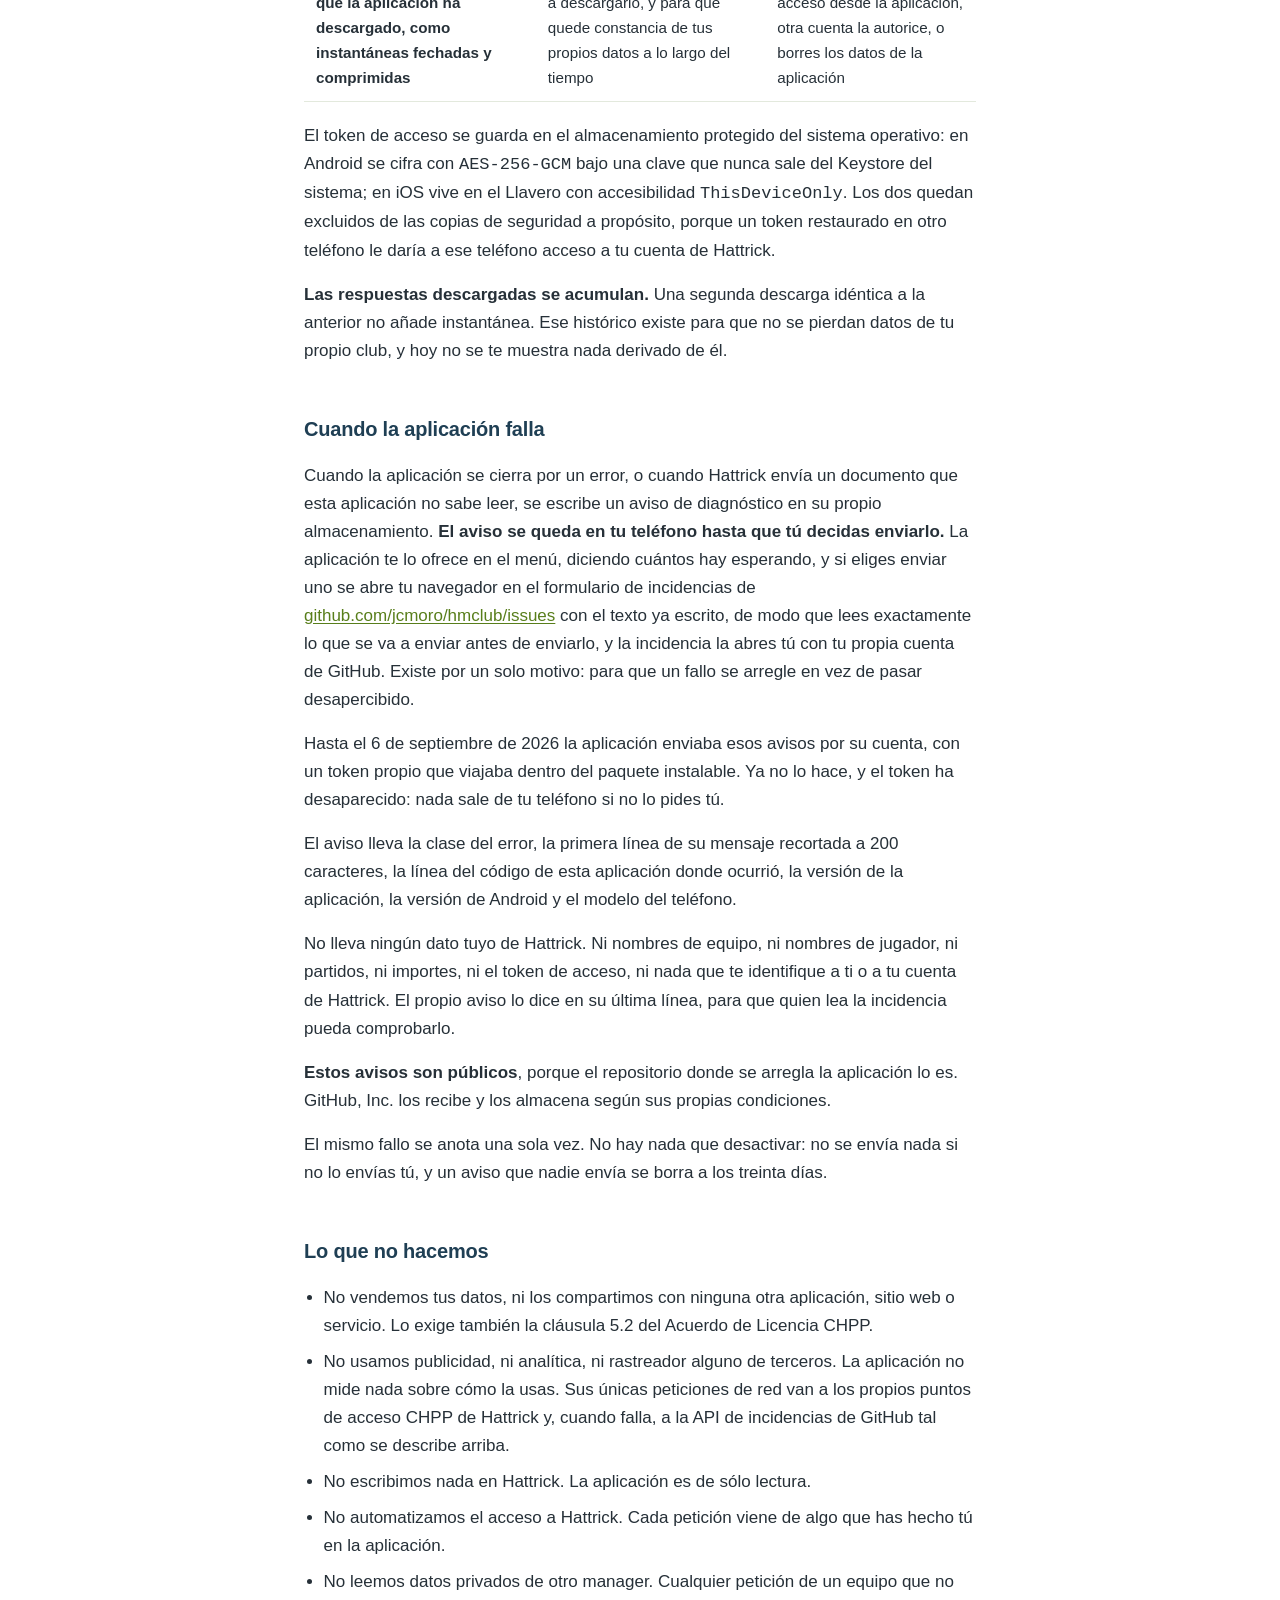
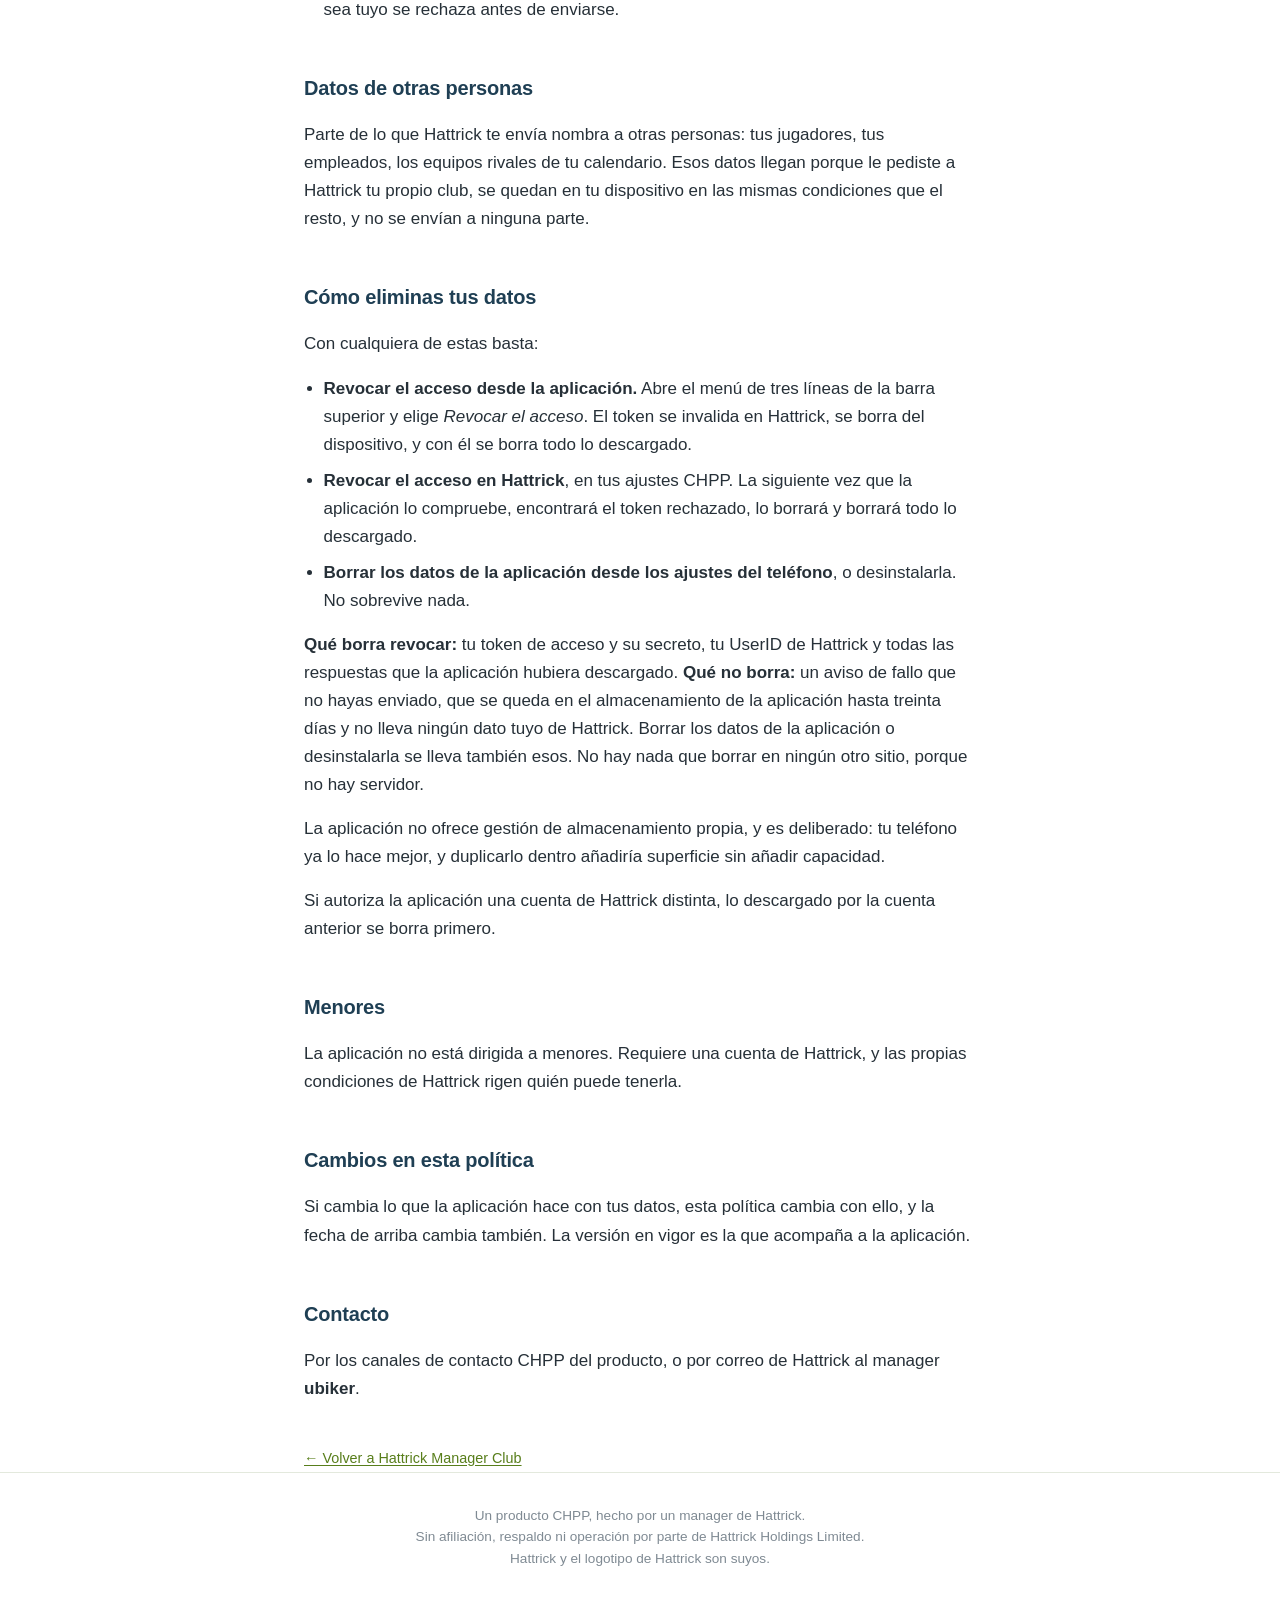
==== commit ca519829: "privacidad: los pasos para borrar, lo que sobrevive a revocar, y el ancla que Play declara" ====
--- a/privacidad.html
+++ b/privacidad.html
@@ -13,7 +13,7 @@
 <header>
   <img src="logo.webp" alt="Hattrick Manager Club">
   <h1>Política de privacidad</h1>
-  <p class="sub">Hattrick Manager Club (móvil) · actualizada el 22 de agosto de 2026 · <a href="privacy.html">English</a></p>
+  <p class="sub">Hattrick Manager Club (móvil) · actualizada el 10 de septiembre de 2026 · <a href="privacy.html">English</a></p>
 </header>
 
 <main class="wrap">
@@ -76,13 +76,14 @@
   <h2>Datos de otras personas</h2>
   <p>Parte de lo que Hattrick te envía nombra a otras personas: tus jugadores, tus empleados, los equipos rivales de tu calendario. Esos datos llegan porque le pediste a Hattrick tu propio club, se quedan en tu dispositivo en las mismas condiciones que el resto, y no se envían a ninguna parte.</p>
 
-  <h2>Cómo eliminas tus datos</h2>
+  <h2 id="remove">Cómo eliminas tus datos</h2>
   <p>Con cualquiera de estas basta:</p>
   <ul class="plain">
-    <li><strong>Revocar el acceso desde la aplicación.</strong> El token se invalida en Hattrick, se borra del dispositivo, y con él se borra todo lo descargado.</li>
+    <li><strong>Revocar el acceso desde la aplicación.</strong> Abre el menú de tres líneas de la barra superior y elige <em>Revocar el acceso</em>. El token se invalida en Hattrick, se borra del dispositivo, y con él se borra todo lo descargado.</li>
     <li><strong>Revocar el acceso en Hattrick</strong>, en tus ajustes CHPP. La siguiente vez que la aplicación lo compruebe, encontrará el token rechazado, lo borrará y borrará todo lo descargado.</li>
     <li><strong>Borrar los datos de la aplicación desde los ajustes del teléfono</strong>, o desinstalarla. No sobrevive nada.</li>
   </ul>
+  <p><strong>Qué borra revocar:</strong> tu token de acceso y su secreto, tu UserID de Hattrick y todas las respuestas que la aplicación hubiera descargado. <strong>Qué no borra:</strong> un aviso de fallo que no hayas enviado, que se queda en el almacenamiento de la aplicación hasta treinta días y no lleva ningún dato tuyo de Hattrick. Borrar los datos de la aplicación o desinstalarla se lleva también esos. No hay nada que borrar en ningún otro sitio, porque no hay servidor.</p>
   <p>La aplicación no ofrece gestión de almacenamiento propia, y es deliberado: tu teléfono ya lo hace mejor, y duplicarlo dentro añadiría superficie sin añadir capacidad.</p>
   <p>Si autoriza la aplicación una cuenta de Hattrick distinta, lo descargado por la cuenta anterior se borra primero.</p>
 
